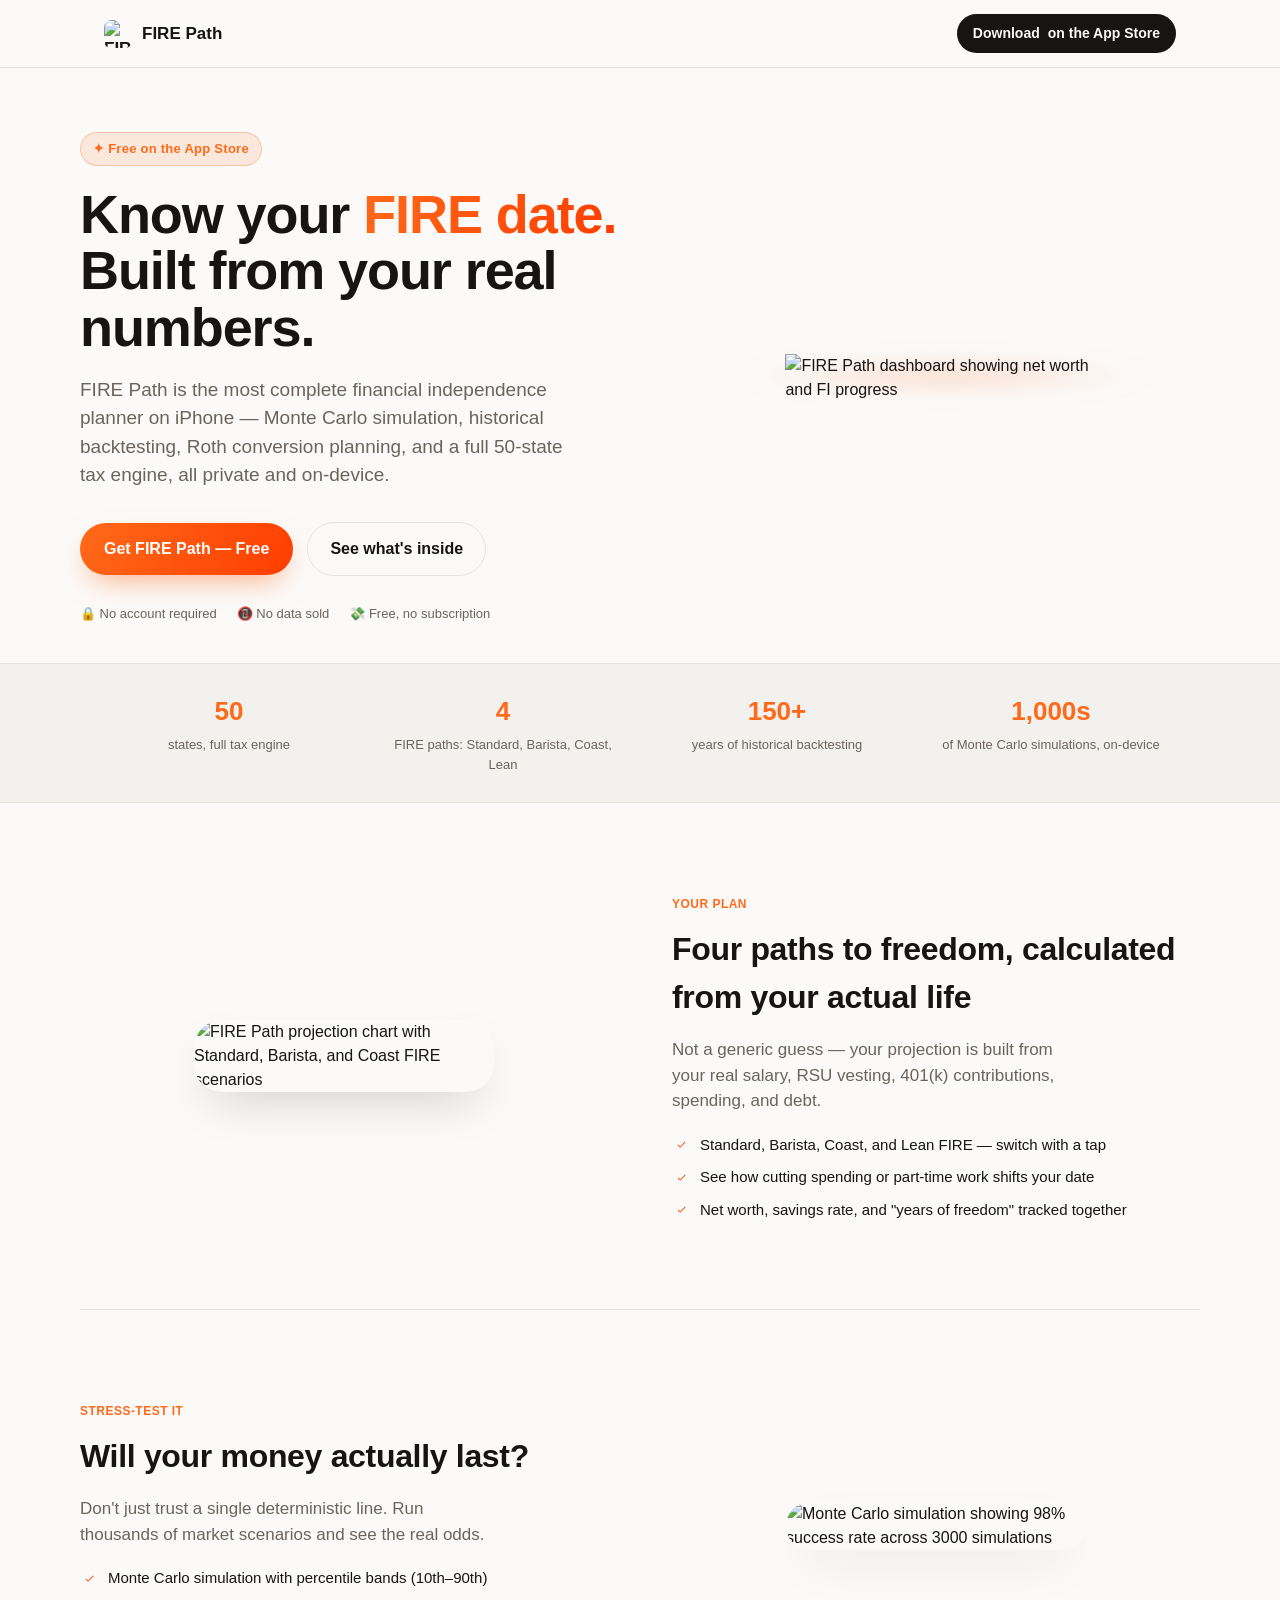
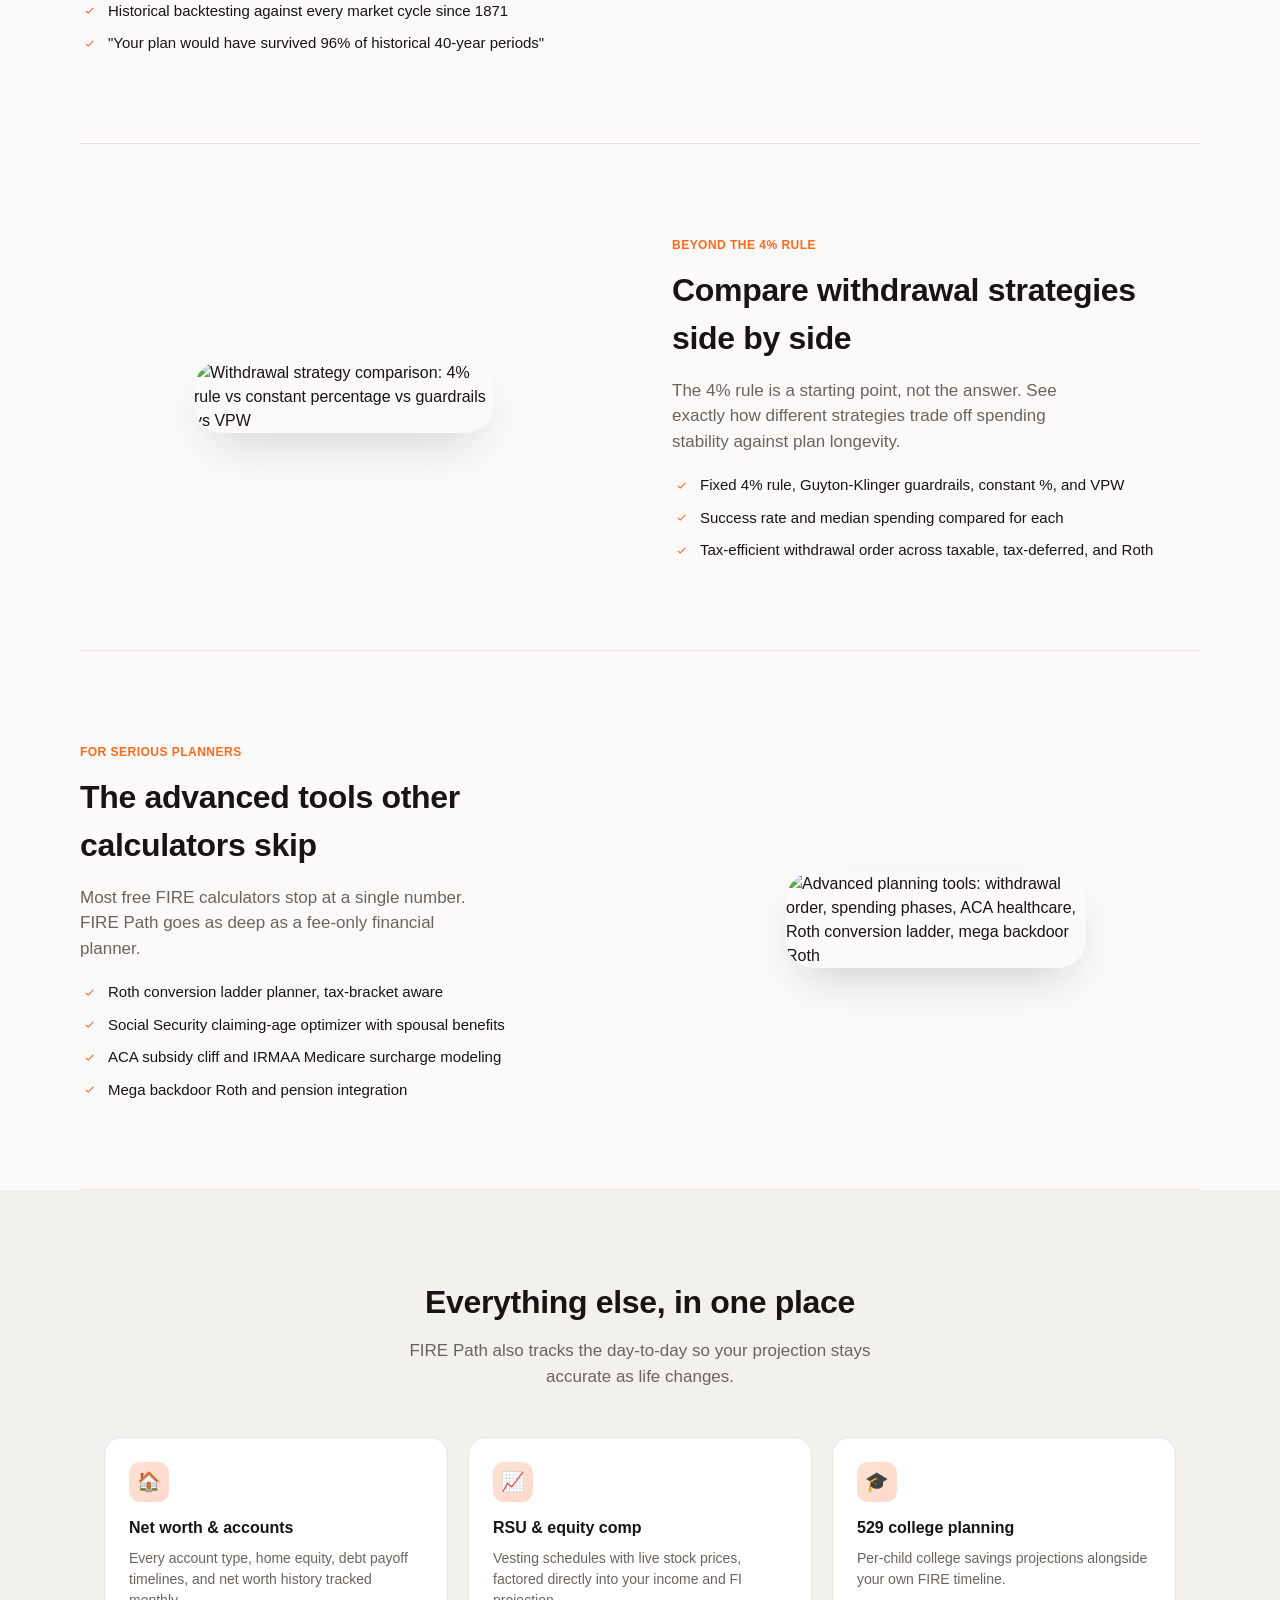
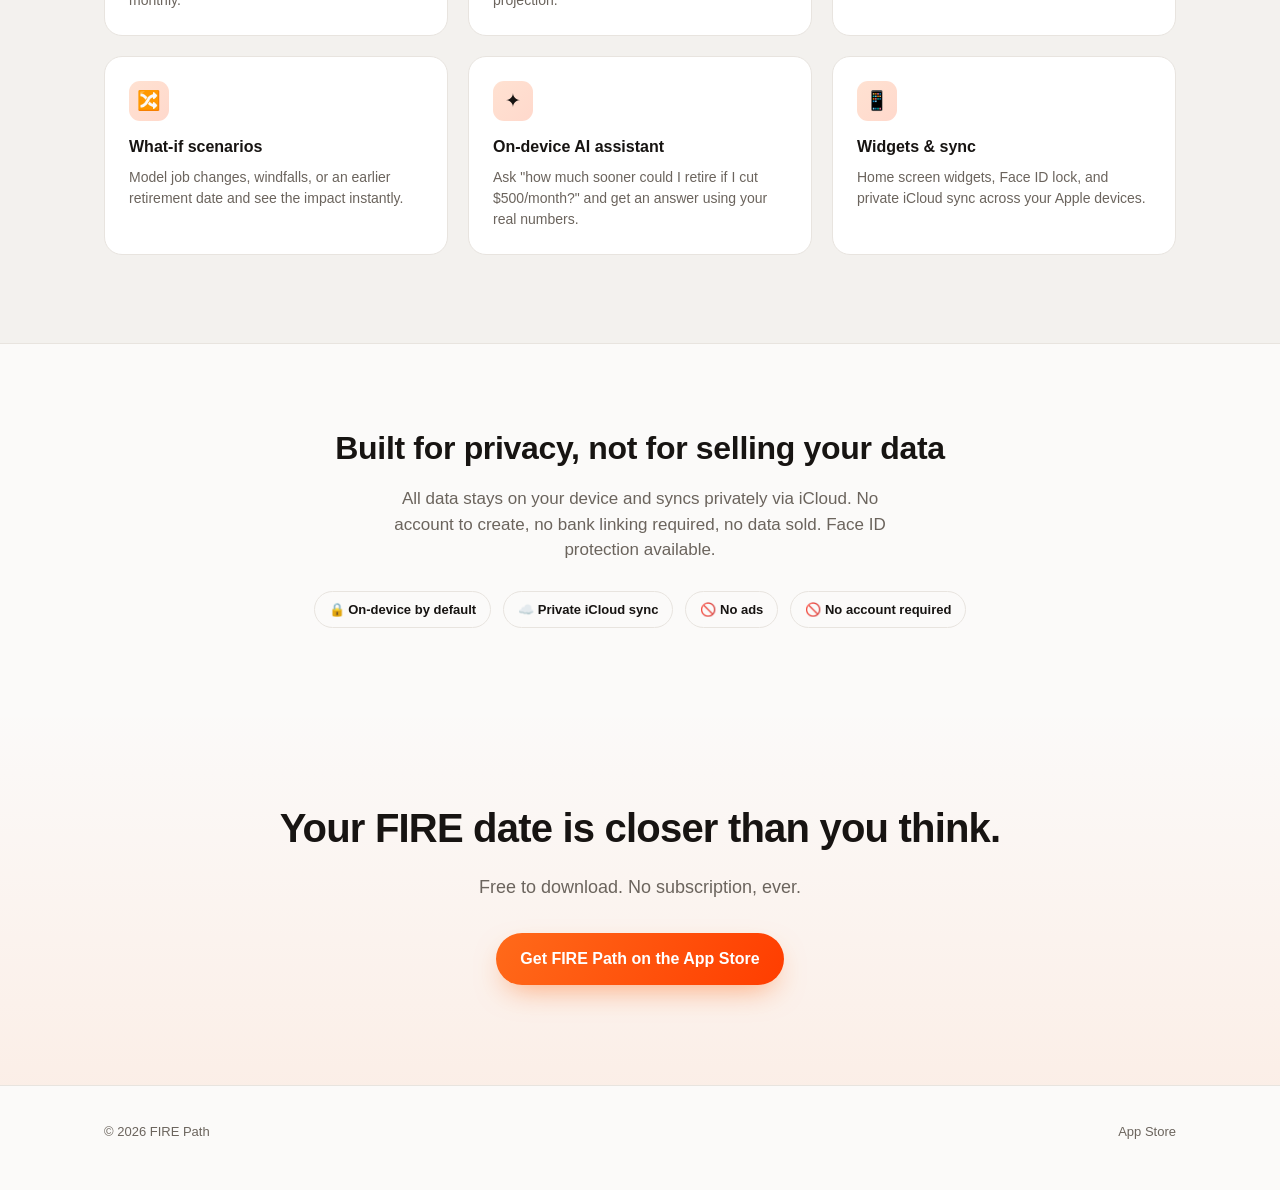
==== index.html @ 008d5929 "Add files via upload" ====
<!DOCTYPE html>
<html lang="en">
<head>
<meta charset="UTF-8">
<meta name="viewport" content="width=device-width, initial-scale=1.0">
<title>FIRE Path — Know Your FIRE Date</title>
<meta name="description" content="FIRE Path is the most complete financial independence planner on iPhone. Monte Carlo simulation, historical backtesting, Roth conversion planning, and a full 50-state tax engine — private, on-device, free.">

<meta property="og:title" content="FIRE Path — Know Your FIRE Date">
<meta property="og:description" content="The most complete financial independence planner on iPhone. Monte Carlo simulation, historical backtesting, Roth conversion planning, and a full 50-state tax engine — private, on-device, free.">
<meta property="og:type" content="website">
<meta property="og:image" content="assets/icon.png">
<meta name="twitter:card" content="summary">

<link rel="icon" href="assets/icon.png">
<link rel="apple-touch-icon" href="assets/icon.png">

<style>
  :root{
    --bg:#fbfaf9;
    --bg-alt:#f3f1ee;
    --surface:#ffffff;
    --text:#171412;
    --text-muted:#6b645d;
    --border:#e8e4df;
    --accent:#ff6a1a;
    --accent-2:#ff3d00;
    --accent-contrast:#ffffff;
    --shadow: 0 20px 50px -20px rgba(23,20,18,0.25);
  }

  @media (prefers-color-scheme: dark){
    :root:not([data-theme="light"]){
      --bg:#121011;
      --bg-alt:#1a1717;
      --surface:#1d1a1a;
      --text:#f6f3f1;
      --text-muted:#a89f97;
      --border:#312c2a;
      --accent:#ff7a2e;
      --accent-2:#ff4d1c;
      --accent-contrast:#171412;
      --shadow: 0 20px 60px -20px rgba(0,0,0,0.6);
    }
  }
  :root[data-theme="dark"]{
    --bg:#121011;
    --bg-alt:#1a1717;
    --surface:#1d1a1a;
    --text:#f6f3f1;
    --text-muted:#a89f97;
    --border:#312c2a;
    --accent:#ff7a2e;
    --accent-2:#ff4d1c;
    --accent-contrast:#171412;
    --shadow: 0 20px 60px -20px rgba(0,0,0,0.6);
  }

  *{ box-sizing:border-box; }
  html{ scroll-behavior:smooth; }
  body{
    margin:0;
    background:var(--bg);
    color:var(--text);
    font-family:-apple-system,BlinkMacSystemFont,"SF Pro Text","Segoe UI",Roboto,Helvetica,Arial,sans-serif;
    line-height:1.5;
    -webkit-font-smoothing:antialiased;
  }
  img{ max-width:100%; display:block; }
  a{ color:inherit; }

  .wrap{
    max-width:1120px;
    margin:0 auto;
    padding:0 24px;
  }

  /* Nav */
  .nav{
    position:sticky; top:0; z-index:20;
    background:color-mix(in srgb, var(--bg) 88%, transparent);
    backdrop-filter:saturate(180%) blur(14px);
    border-bottom:1px solid var(--border);
  }
  .nav-inner{
    max-width:1120px; margin:0 auto; padding:14px 24px;
    display:flex; align-items:center; justify-content:space-between;
  }
  .brand{ display:flex; align-items:center; gap:10px; font-weight:700; font-size:17px; text-decoration:none; }
  .brand img{ width:28px; height:28px; border-radius:7px; }
  .nav-cta{
    display:inline-flex; align-items:center; gap:8px;
    background:var(--text); color:var(--bg);
    padding:9px 16px; border-radius:100px;
    font-size:14px; font-weight:600; text-decoration:none;
    white-space:nowrap;
  }

  /* Hero */
  .hero{
    padding:64px 0 40px;
    display:grid;
    grid-template-columns:1.05fr 0.95fr;
    gap:48px;
    align-items:center;
  }
  .eyebrow{
    display:inline-flex; align-items:center; gap:8px;
    font-size:13px; font-weight:600; letter-spacing:.02em;
    color:var(--accent);
    background:color-mix(in srgb, var(--accent) 12%, transparent);
    border:1px solid color-mix(in srgb, var(--accent) 30%, transparent);
    padding:6px 12px; border-radius:100px;
    margin-bottom:20px;
  }
  h1{
    font-size:clamp(34px, 5vw, 54px);
    line-height:1.05;
    letter-spacing:-0.02em;
    margin:0 0 20px;
    font-weight:800;
  }
  .accent-text{
    background:linear-gradient(120deg, var(--accent), var(--accent-2));
    -webkit-background-clip:text;
    background-clip:text;
    color:transparent;
  }
  .lede{
    font-size:19px;
    color:var(--text-muted);
    max-width:46ch;
    margin:0 0 32px;
  }
  .cta-row{ display:flex; gap:14px; flex-wrap:wrap; align-items:center; }
  .btn-primary{
    display:inline-flex; align-items:center; gap:10px;
    background:linear-gradient(120deg, var(--accent), var(--accent-2));
    color:var(--accent-contrast);
    padding:14px 24px; border-radius:100px;
    font-weight:700; font-size:16px; text-decoration:none;
    box-shadow:0 12px 30px -10px color-mix(in srgb, var(--accent) 60%, transparent);
  }
  .btn-secondary{
    display:inline-flex; align-items:center; gap:8px;
    padding:14px 22px; border-radius:100px;
    font-weight:600; font-size:16px; text-decoration:none;
    border:1px solid var(--border);
    color:var(--text);
  }
  .trust-row{
    display:flex; gap:20px; flex-wrap:wrap;
    margin-top:28px;
    font-size:13px; color:var(--text-muted);
  }
  .trust-row span{ display:inline-flex; align-items:center; gap:6px; }

  .hero-art{ position:relative; display:flex; justify-content:center; }
  .hero-art img{
    width:min(320px, 78vw);
    filter:drop-shadow(var(--shadow));
  }
  .hero-glow{
    position:absolute; inset:-10% -10% auto -10%; height:110%;
    background:radial-gradient(closest-side, color-mix(in srgb, var(--accent) 22%, transparent), transparent 70%);
    z-index:-1;
    filter:blur(10px);
  }

  /* Logos / stat strip */
  .stat-strip{
    border-top:1px solid var(--border);
    border-bottom:1px solid var(--border);
    background:var(--bg-alt);
  }
  .stat-strip-inner{
    max-width:1120px; margin:0 auto; padding:28px 24px;
    display:grid; grid-template-columns:repeat(4,1fr); gap:24px;
    text-align:center;
  }
  .stat-num{ font-size:26px; font-weight:800; color:var(--accent); }
  .stat-label{ font-size:13px; color:var(--text-muted); margin-top:4px; }

  /* Feature sections */
  .feature{
    padding:88px 0;
    display:grid;
    grid-template-columns:1fr 1fr;
    gap:64px;
    align-items:center;
    border-bottom:1px solid var(--border);
  }
  .feature:last-of-type{ border-bottom:none; }
  .feature.reverse .feature-art{ order:2; }
  .feature.reverse .feature-copy{ order:1; }
  .feature-art{ display:flex; justify-content:center; }
  .feature-art img{
    width:min(300px, 100%);
    border-radius:28px;
    box-shadow:var(--shadow);
  }
  .feature-tag{
    display:inline-block;
    font-size:12px; font-weight:700; letter-spacing:.04em; text-transform:uppercase;
    color:var(--accent);
    margin-bottom:12px;
  }
  .feature-copy h2{
    font-size:clamp(24px,3vw,32px);
    letter-spacing:-0.01em;
    margin:0 0 16px;
    font-weight:800;
  }
  .feature-copy p{
    color:var(--text-muted);
    font-size:17px;
    max-width:44ch;
    margin:0 0 20px;
  }
  .feature-list{
    list-style:none; padding:0; margin:0;
    display:grid; gap:10px;
  }
  .feature-list li{
    display:flex; gap:10px; align-items:flex-start;
    font-size:15px; color:var(--text);
  }
  .feature-list li::before{
    content:"";
    flex:none;
    width:18px; height:18px; margin-top:2px;
    border-radius:50%;
    background:linear-gradient(120deg, var(--accent), var(--accent-2));
    -webkit-mask:url("data:image/svg+xml;utf8,<svg xmlns='http://www.w3.org/2000/svg' viewBox='0 0 24 24'><path fill='black' d='M9 16.2 4.8 12l-1.4 1.4L9 19 21 7l-1.4-1.4z'/></svg>") center/60% no-repeat;
    mask:url("data:image/svg+xml;utf8,<svg xmlns='http://www.w3.org/2000/svg' viewBox='0 0 24 24'><path fill='black' d='M9 16.2 4.8 12l-1.4 1.4L9 19 21 7l-1.4-1.4z'/></svg>") center/60% no-repeat;
  }

  /* Grid of small feature cards */
  .more{
    padding:88px 0;
    background:var(--bg-alt);
    border-bottom:1px solid var(--border);
  }
  .more h2{
    font-size:clamp(24px,3vw,32px);
    text-align:center;
    margin:0 0 12px;
    letter-spacing:-0.01em;
    font-weight:800;
  }
  .more .sub{
    text-align:center; color:var(--text-muted); font-size:17px;
    max-width:52ch; margin:0 auto 48px;
  }
  .card-grid{
    display:grid;
    grid-template-columns:repeat(3, 1fr);
    gap:20px;
  }
  .card{
    background:var(--surface);
    border:1px solid var(--border);
    border-radius:18px;
    padding:24px;
  }
  .card .ico{
    width:40px; height:40px;
    border-radius:11px;
    display:flex; align-items:center; justify-content:center;
    background:linear-gradient(135deg, color-mix(in srgb, var(--accent) 20%, transparent), color-mix(in srgb, var(--accent-2) 20%, transparent));
    font-size:19px;
    margin-bottom:14px;
  }
  .card h3{ font-size:16px; margin:0 0 8px; font-weight:700; }
  .card p{ font-size:14px; color:var(--text-muted); margin:0; }

  /* Privacy band */
  .privacy{
    padding:80px 0;
    text-align:center;
  }
  .privacy h2{
    font-size:clamp(24px,3vw,32px);
    margin:0 0 14px;
    font-weight:800;
    letter-spacing:-0.01em;
  }
  .privacy p{
    color:var(--text-muted); font-size:17px;
    max-width:56ch; margin:0 auto;
  }
  .privacy-badges{
    display:flex; gap:12px; justify-content:center; flex-wrap:wrap;
    margin-top:28px;
  }
  .badge{
    font-size:13px; font-weight:600;
    border:1px solid var(--border);
    padding:8px 14px; border-radius:100px;
    color:var(--text);
  }

  /* Final CTA */
  .final-cta{
    padding:90px 0 100px;
    text-align:center;
    background:linear-gradient(180deg, transparent, color-mix(in srgb, var(--accent) 8%, transparent));
  }
  .final-cta h2{
    font-size:clamp(28px,4vw,40px);
    margin:0 0 16px;
    font-weight:800;
    letter-spacing:-0.02em;
  }
  .final-cta p{
    color:var(--text-muted); font-size:18px;
    margin:0 0 32px;
  }

  footer{
    border-top:1px solid var(--border);
    padding:36px 0 48px;
  }
  .footer-inner{
    display:flex; justify-content:space-between; align-items:center;
    flex-wrap:wrap; gap:16px;
    font-size:13px; color:var(--text-muted);
  }
  .footer-links{ display:flex; gap:20px; flex-wrap:wrap; }
  .footer-links a{ text-decoration:none; color:var(--text-muted); }
  .footer-links a:hover{ color:var(--text); }

  @media (max-width: 860px){
    .hero{ grid-template-columns:1fr; padding-top:40px; text-align:center; }
    .cta-row{ justify-content:center; }
    .trust-row{ justify-content:center; }
    .lede{ margin-left:auto; margin-right:auto; }
    .hero-art{ order:-1; }
    .stat-strip-inner{ grid-template-columns:repeat(2,1fr); }
    .feature{ grid-template-columns:1fr; padding:56px 0; text-align:center; }
    .feature.reverse .feature-art, .feature.reverse .feature-copy{ order:initial; }
    .feature-copy p{ margin-left:auto; margin-right:auto; }
    .feature-list{ text-align:left; max-width:340px; margin:0 auto; }
    .card-grid{ grid-template-columns:1fr 1fr; }
  }
  @media (max-width: 520px){
    .card-grid{ grid-template-columns:1fr; }
    .nav-cta span.long{ display:none; }
  }
</style>
</head>
<body>

<nav class="nav">
  <div class="nav-inner">
    <a class="brand" href="#top">
      <img src="assets/icon.png" alt="FIRE Path icon">
      FIRE Path
    </a>
    <a class="nav-cta" href="https://apps.apple.com/us/app/fire-path-fi-planner/id6779468041" target="_blank" rel="noopener">
       Download <span class="long">on the App Store</span>
    </a>
  </div>
</nav>

<main id="top">

  <header class="wrap hero">
    <div>
      <div class="eyebrow">✦ Free on the App Store</div>
      <h1>Know your <span class="accent-text">FIRE date.</span><br>Built from your real numbers.</h1>
      <p class="lede">FIRE Path is the most complete financial independence planner on iPhone — Monte Carlo simulation, historical backtesting, Roth conversion planning, and a full 50-state tax engine, all private and on-device.</p>
      <div class="cta-row">
        <a class="btn-primary" href="https://apps.apple.com/us/app/fire-path-fi-planner/id6779468041" target="_blank" rel="noopener">
          Get FIRE Path — Free
        </a>
        <a class="btn-secondary" href="#features">See what's inside</a>
      </div>
      <div class="trust-row">
        <span>🔒 No account required</span>
        <span>📵 No data sold</span>
        <span>💸 Free, no subscription</span>
      </div>
    </div>
    <div class="hero-art">
      <div class="hero-glow"></div>
      <img src="assets/shot-dashboard.png" alt="FIRE Path dashboard showing net worth and FI progress">
    </div>
  </header>

  <div class="stat-strip">
    <div class="stat-strip-inner">
      <div>
        <div class="stat-num">50</div>
        <div class="stat-label">states, full tax engine</div>
      </div>
      <div>
        <div class="stat-num">4</div>
        <div class="stat-label">FIRE paths: Standard, Barista, Coast, Lean</div>
      </div>
      <div>
        <div class="stat-num">150+</div>
        <div class="stat-label">years of historical backtesting</div>
      </div>
      <div>
        <div class="stat-num">1,000s</div>
        <div class="stat-label">of Monte Carlo simulations, on-device</div>
      </div>
    </div>
  </div>

  <section id="features" class="wrap feature">
    <div class="feature-art">
      <img src="assets/shot-fipath.png" alt="FIRE Path projection chart with Standard, Barista, and Coast FIRE scenarios">
    </div>
    <div class="feature-copy">
      <span class="feature-tag">Your plan</span>
      <h2>Four paths to freedom, calculated from your actual life</h2>
      <p>Not a generic guess — your projection is built from your real salary, RSU vesting, 401(k) contributions, spending, and debt.</p>
      <ul class="feature-list">
        <li>Standard, Barista, Coast, and Lean FIRE — switch with a tap</li>
        <li>See how cutting spending or part-time work shifts your date</li>
        <li>Net worth, savings rate, and "years of freedom" tracked together</li>
      </ul>
    </div>
  </section>

  <section class="wrap feature reverse">
    <div class="feature-art">
      <img src="assets/shot-montecarlo.png" alt="Monte Carlo simulation showing 98% success rate across 3000 simulations">
    </div>
    <div class="feature-copy">
      <span class="feature-tag">Stress-test it</span>
      <h2>Will your money actually last?</h2>
      <p>Don't just trust a single deterministic line. Run thousands of market scenarios and see the real odds.</p>
      <ul class="feature-list">
        <li>Monte Carlo simulation with percentile bands (10th–90th)</li>
        <li>Historical backtesting against every market cycle since 1871</li>
        <li>"Your plan would have survived 96% of historical 40-year periods"</li>
      </ul>
    </div>
  </section>

  <section class="wrap feature">
    <div class="feature-art">
      <img src="assets/shot-withdrawal.png" alt="Withdrawal strategy comparison: 4% rule vs constant percentage vs guardrails vs VPW">
    </div>
    <div class="feature-copy">
      <span class="feature-tag">Beyond the 4% rule</span>
      <h2>Compare withdrawal strategies side by side</h2>
      <p>The 4% rule is a starting point, not the answer. See exactly how different strategies trade off spending stability against plan longevity.</p>
      <ul class="feature-list">
        <li>Fixed 4% rule, Guyton-Klinger guardrails, constant %, and VPW</li>
        <li>Success rate and median spending compared for each</li>
        <li>Tax-efficient withdrawal order across taxable, tax-deferred, and Roth</li>
      </ul>
    </div>
  </section>

  <section class="wrap feature reverse">
    <div class="feature-art">
      <img src="assets/shot-advanced.png" alt="Advanced planning tools: withdrawal order, spending phases, ACA healthcare, Roth conversion ladder, mega backdoor Roth">
    </div>
    <div class="feature-copy">
      <span class="feature-tag">For serious planners</span>
      <h2>The advanced tools other calculators skip</h2>
      <p>Most free FIRE calculators stop at a single number. FIRE Path goes as deep as a fee-only financial planner.</p>
      <ul class="feature-list">
        <li>Roth conversion ladder planner, tax-bracket aware</li>
        <li>Social Security claiming-age optimizer with spousal benefits</li>
        <li>ACA subsidy cliff and IRMAA Medicare surcharge modeling</li>
        <li>Mega backdoor Roth and pension integration</li>
      </ul>
    </div>
  </section>

  <section class="more">
    <div class="wrap">
      <h2>Everything else, in one place</h2>
      <p class="sub">FIRE Path also tracks the day-to-day so your projection stays accurate as life changes.</p>
      <div class="card-grid">
        <div class="card">
          <div class="ico">🏠</div>
          <h3>Net worth &amp; accounts</h3>
          <p>Every account type, home equity, debt payoff timelines, and net worth history tracked monthly.</p>
        </div>
        <div class="card">
          <div class="ico">📈</div>
          <h3>RSU &amp; equity comp</h3>
          <p>Vesting schedules with live stock prices, factored directly into your income and FI projection.</p>
        </div>
        <div class="card">
          <div class="ico">🎓</div>
          <h3>529 college planning</h3>
          <p>Per-child college savings projections alongside your own FIRE timeline.</p>
        </div>
        <div class="card">
          <div class="ico">🔀</div>
          <h3>What-if scenarios</h3>
          <p>Model job changes, windfalls, or an earlier retirement date and see the impact instantly.</p>
        </div>
        <div class="card">
          <div class="ico">✦</div>
          <h3>On-device AI assistant</h3>
          <p>Ask "how much sooner could I retire if I cut $500/month?" and get an answer using your real numbers.</p>
        </div>
        <div class="card">
          <div class="ico">📱</div>
          <h3>Widgets &amp; sync</h3>
          <p>Home screen widgets, Face ID lock, and private iCloud sync across your Apple devices.</p>
        </div>
      </div>
    </div>
  </section>

  <section class="wrap privacy">
    <h2>Built for privacy, not for selling your data</h2>
    <p>All data stays on your device and syncs privately via iCloud. No account to create, no bank linking required, no data sold. Face ID protection available.</p>
    <div class="privacy-badges">
      <span class="badge">🔒 On-device by default</span>
      <span class="badge">☁️ Private iCloud sync</span>
      <span class="badge">🚫 No ads</span>
      <span class="badge">🚫 No account required</span>
    </div>
  </section>

  <section class="final-cta">
    <div class="wrap">
      <h2>Your FIRE date is closer than you think.</h2>
      <p>Free to download. No subscription, ever.</p>
      <a class="btn-primary" href="https://apps.apple.com/us/app/fire-path-fi-planner/id6779468041" target="_blank" rel="noopener">
        Get FIRE Path on the App Store
      </a>
    </div>
  </section>

</main>

<footer>
  <div class="wrap footer-inner">
    <span>© 2026 FIRE Path</span>
    <div class="footer-links">
      <a href="https://apps.apple.com/us/app/fire-path-fi-planner/id6779468041" target="_blank" rel="noopener">App Store</a>
    </div>
  </div>
</footer>

</body>
</html>
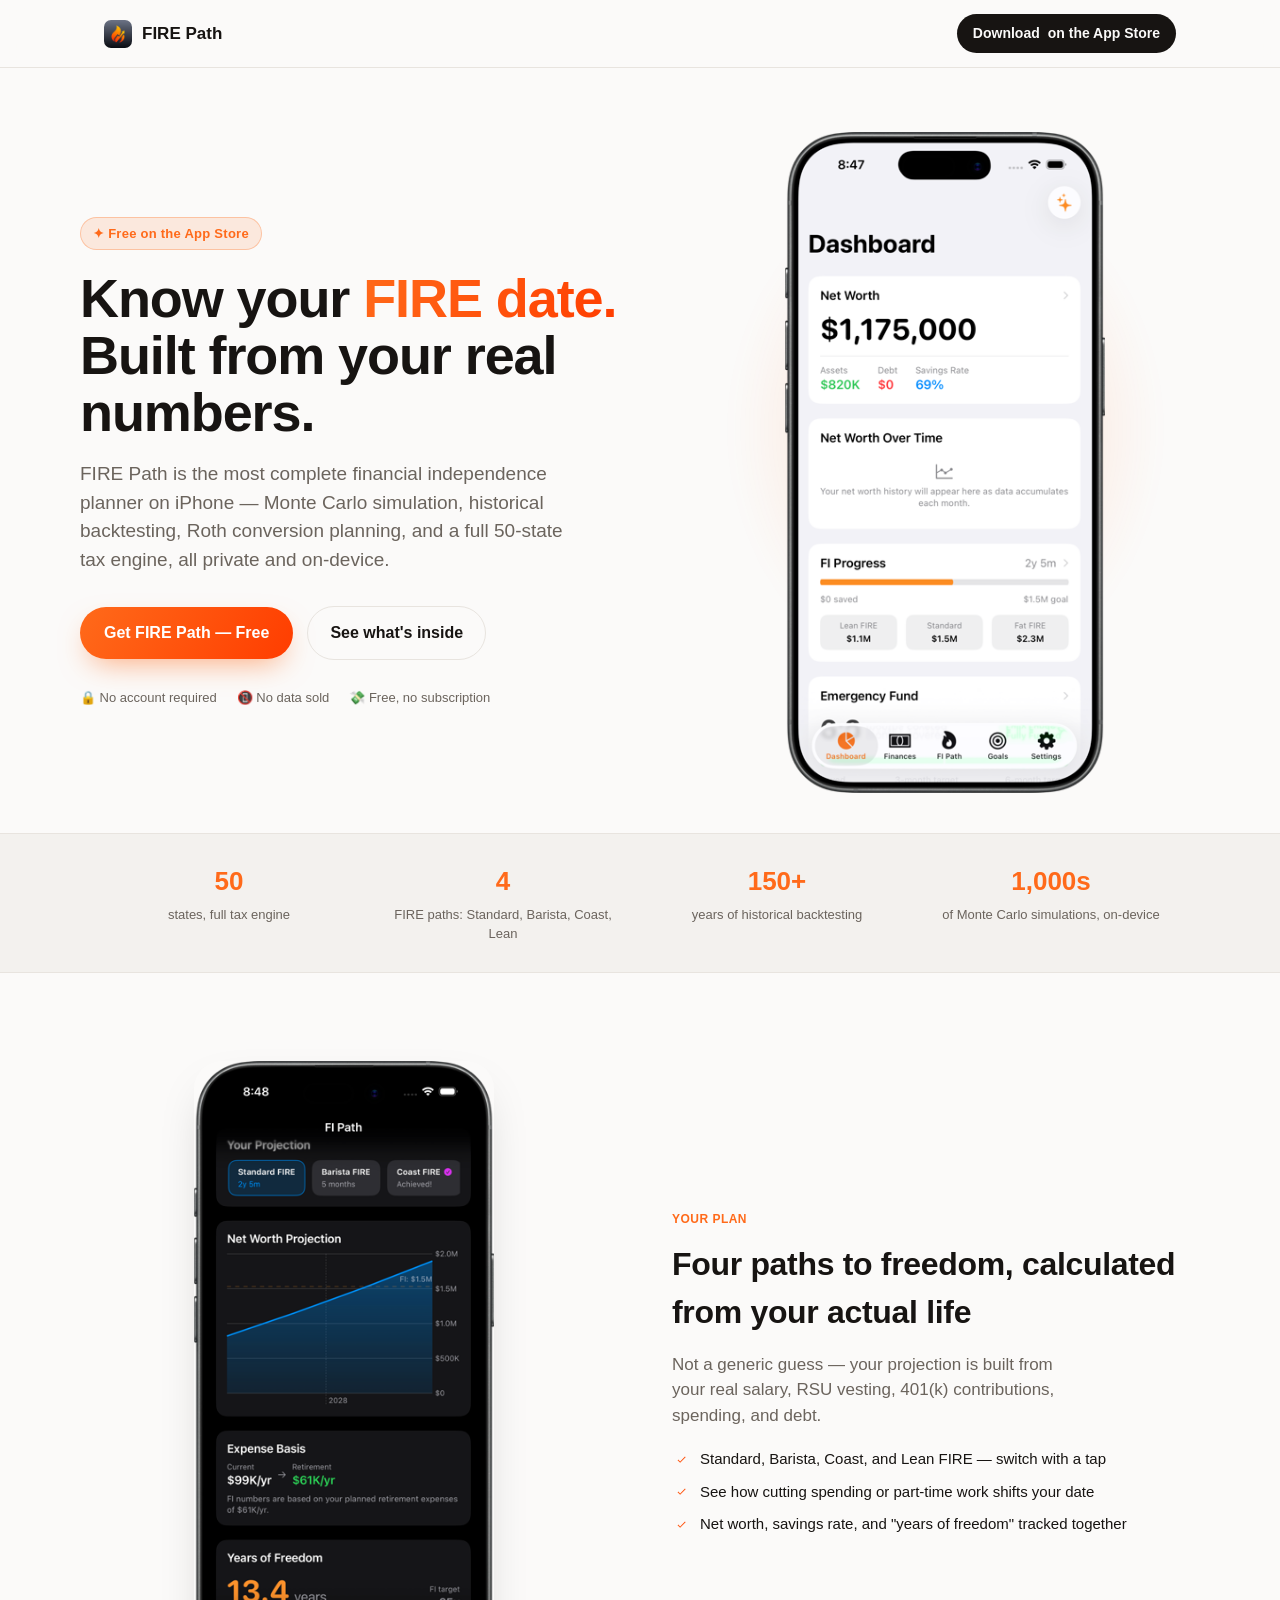
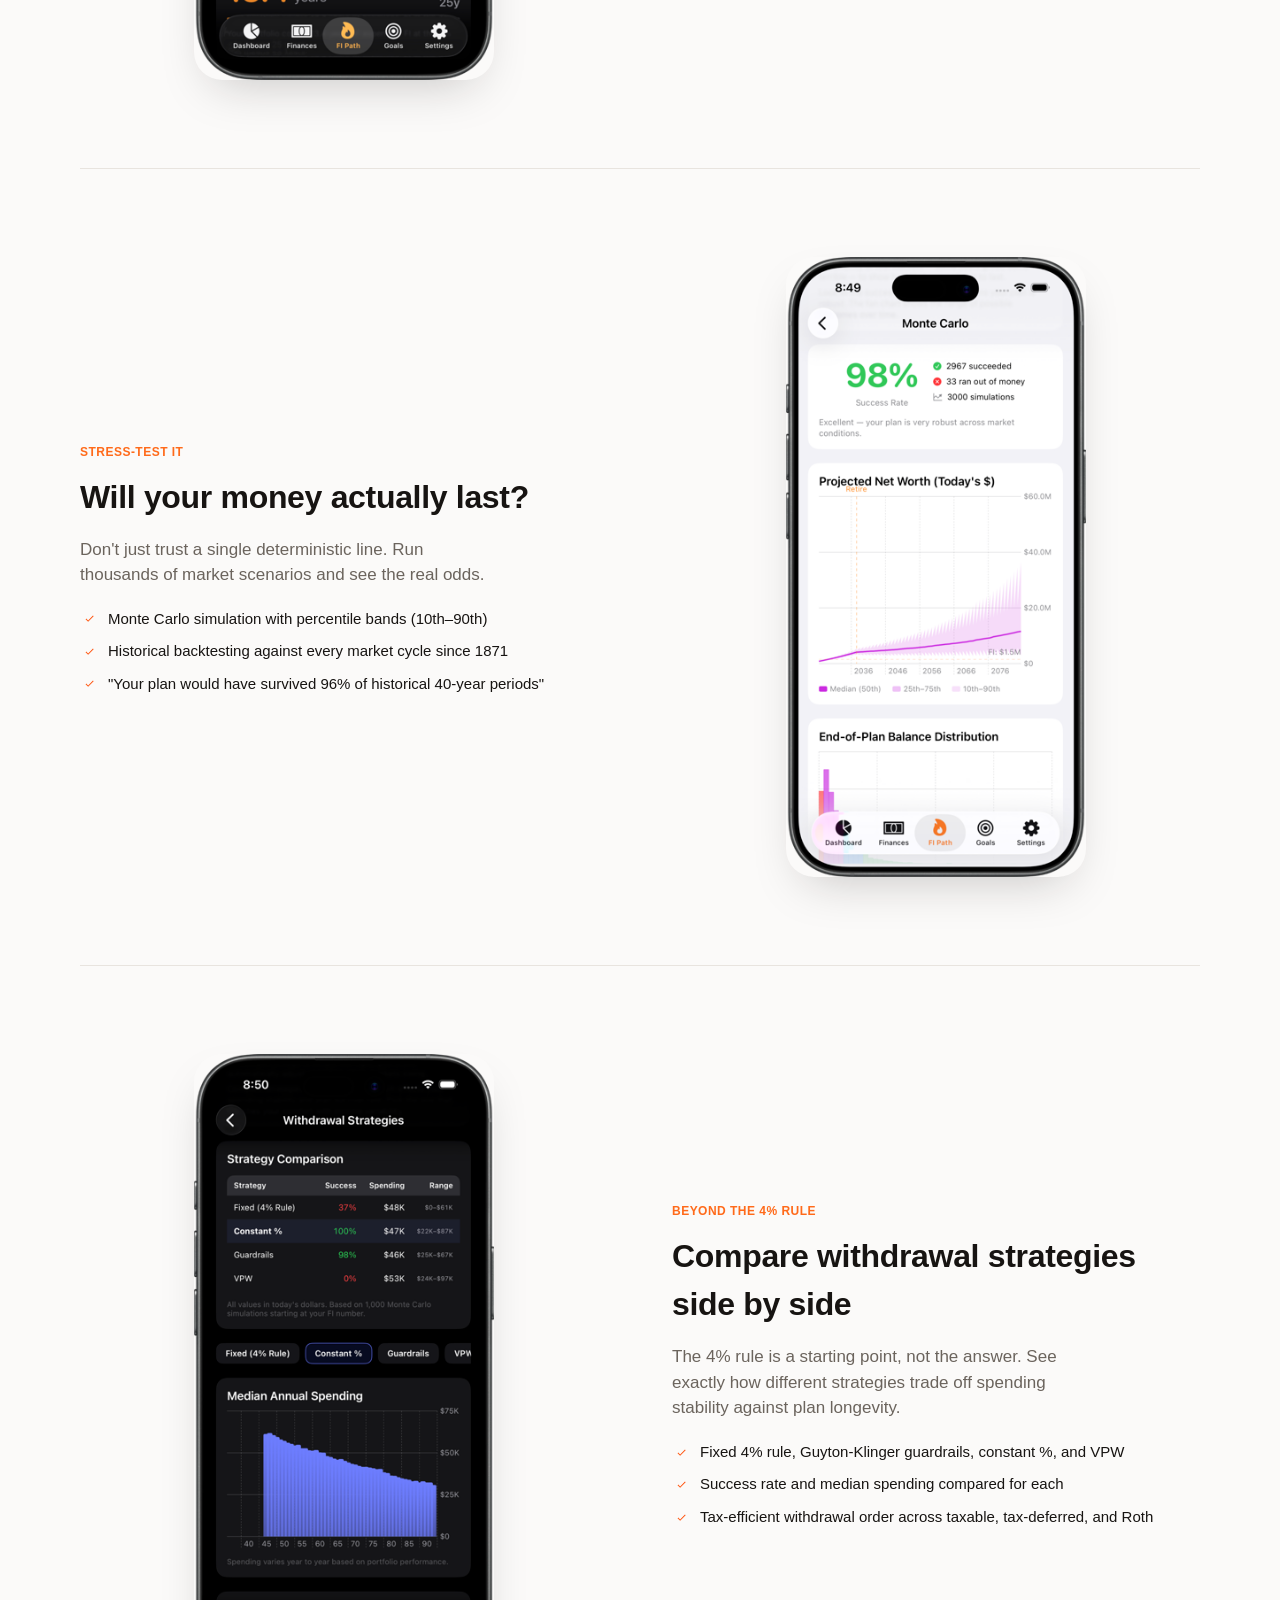
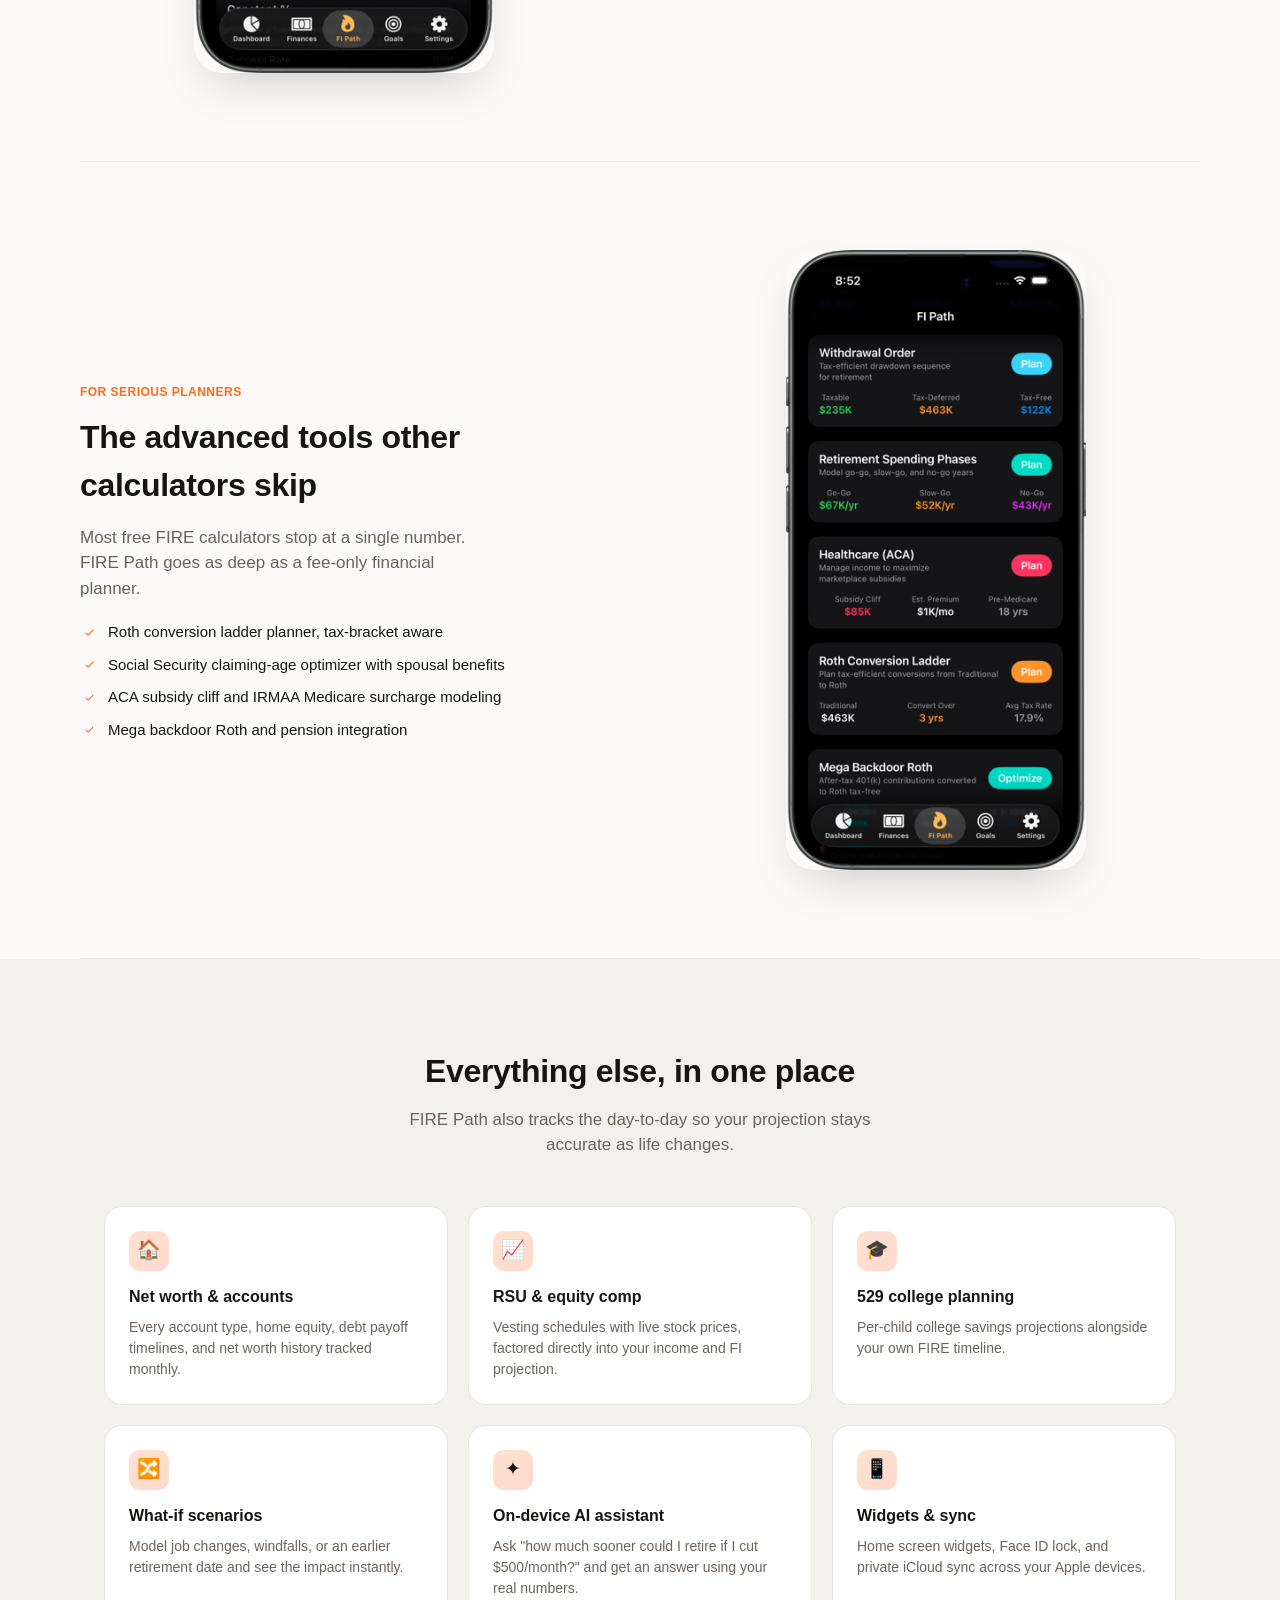
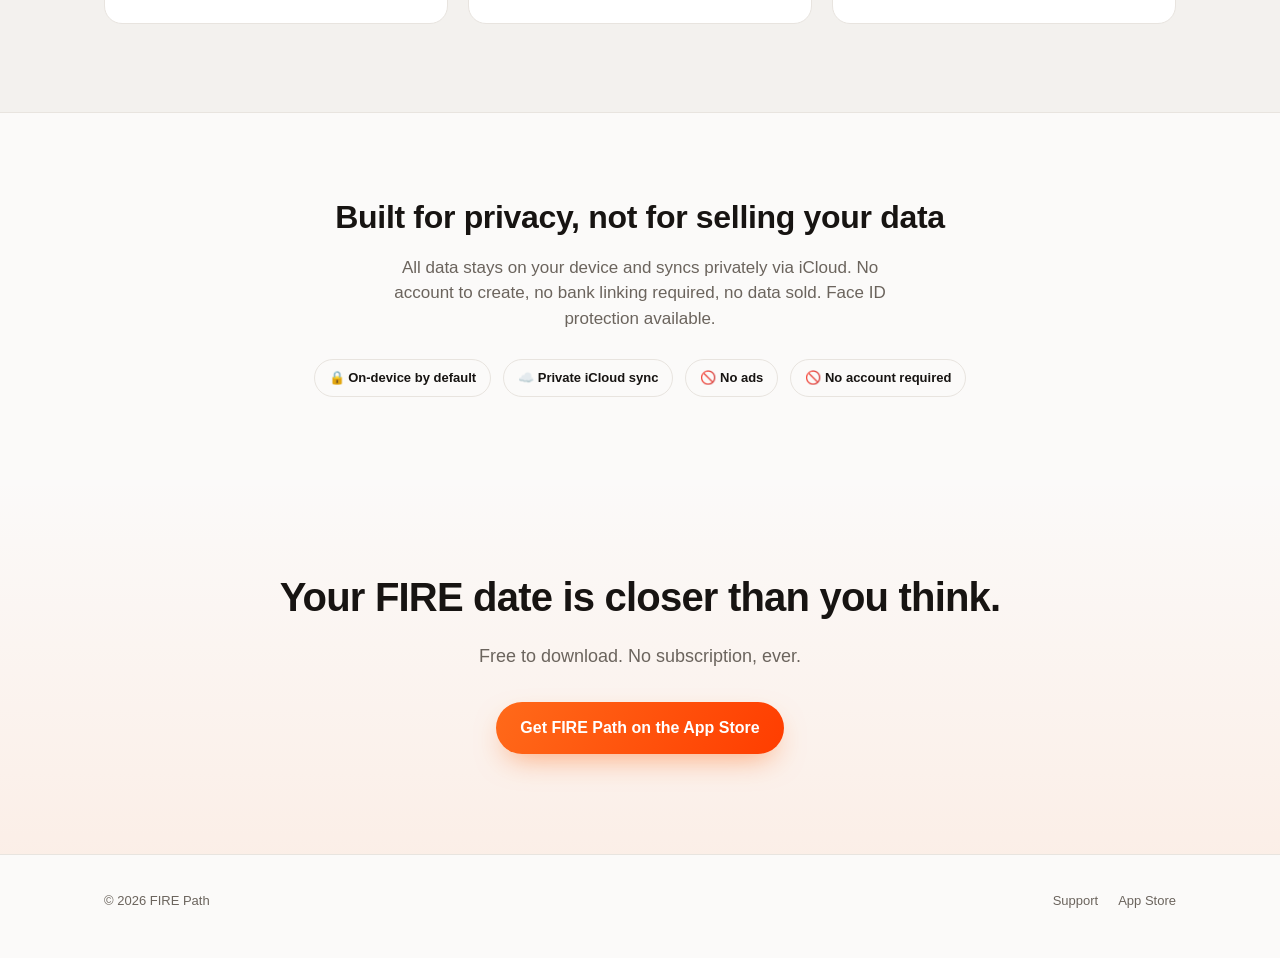
==== commit c10307b7: "Add files via upload" ====
--- a/index.html
+++ b/index.html
@@ -14,340 +14,8 @@
 
 <link rel="icon" href="assets/icon.png">
 <link rel="apple-touch-icon" href="assets/icon.png">
-
-<style>
-  :root{
-    --bg:#fbfaf9;
-    --bg-alt:#f3f1ee;
-    --surface:#ffffff;
-    --text:#171412;
-    --text-muted:#6b645d;
-    --border:#e8e4df;
-    --accent:#ff6a1a;
-    --accent-2:#ff3d00;
-    --accent-contrast:#ffffff;
-    --shadow: 0 20px 50px -20px rgba(23,20,18,0.25);
-  }
-
-  @media (prefers-color-scheme: dark){
-    :root:not([data-theme="light"]){
-      --bg:#121011;
-      --bg-alt:#1a1717;
-      --surface:#1d1a1a;
-      --text:#f6f3f1;
-      --text-muted:#a89f97;
-      --border:#312c2a;
-      --accent:#ff7a2e;
-      --accent-2:#ff4d1c;
-      --accent-contrast:#171412;
-      --shadow: 0 20px 60px -20px rgba(0,0,0,0.6);
-    }
-  }
-  :root[data-theme="dark"]{
-    --bg:#121011;
-    --bg-alt:#1a1717;
-    --surface:#1d1a1a;
-    --text:#f6f3f1;
-    --text-muted:#a89f97;
-    --border:#312c2a;
-    --accent:#ff7a2e;
-    --accent-2:#ff4d1c;
-    --accent-contrast:#171412;
-    --shadow: 0 20px 60px -20px rgba(0,0,0,0.6);
-  }
-
-  *{ box-sizing:border-box; }
-  html{ scroll-behavior:smooth; }
-  body{
-    margin:0;
-    background:var(--bg);
-    color:var(--text);
-    font-family:-apple-system,BlinkMacSystemFont,"SF Pro Text","Segoe UI",Roboto,Helvetica,Arial,sans-serif;
-    line-height:1.5;
-    -webkit-font-smoothing:antialiased;
-  }
-  img{ max-width:100%; display:block; }
-  a{ color:inherit; }
-
-  .wrap{
-    max-width:1120px;
-    margin:0 auto;
-    padding:0 24px;
-  }
-
-  /* Nav */
-  .nav{
-    position:sticky; top:0; z-index:20;
-    background:color-mix(in srgb, var(--bg) 88%, transparent);
-    backdrop-filter:saturate(180%) blur(14px);
-    border-bottom:1px solid var(--border);
-  }
-  .nav-inner{
-    max-width:1120px; margin:0 auto; padding:14px 24px;
-    display:flex; align-items:center; justify-content:space-between;
-  }
-  .brand{ display:flex; align-items:center; gap:10px; font-weight:700; font-size:17px; text-decoration:none; }
-  .brand img{ width:28px; height:28px; border-radius:7px; }
-  .nav-cta{
-    display:inline-flex; align-items:center; gap:8px;
-    background:var(--text); color:var(--bg);
-    padding:9px 16px; border-radius:100px;
-    font-size:14px; font-weight:600; text-decoration:none;
-    white-space:nowrap;
-  }
-
-  /* Hero */
-  .hero{
-    padding:64px 0 40px;
-    display:grid;
-    grid-template-columns:1.05fr 0.95fr;
-    gap:48px;
-    align-items:center;
-  }
-  .eyebrow{
-    display:inline-flex; align-items:center; gap:8px;
-    font-size:13px; font-weight:600; letter-spacing:.02em;
-    color:var(--accent);
-    background:color-mix(in srgb, var(--accent) 12%, transparent);
-    border:1px solid color-mix(in srgb, var(--accent) 30%, transparent);
-    padding:6px 12px; border-radius:100px;
-    margin-bottom:20px;
-  }
-  h1{
-    font-size:clamp(34px, 5vw, 54px);
-    line-height:1.05;
-    letter-spacing:-0.02em;
-    margin:0 0 20px;
-    font-weight:800;
-  }
-  .accent-text{
-    background:linear-gradient(120deg, var(--accent), var(--accent-2));
-    -webkit-background-clip:text;
-    background-clip:text;
-    color:transparent;
-  }
-  .lede{
-    font-size:19px;
-    color:var(--text-muted);
-    max-width:46ch;
-    margin:0 0 32px;
-  }
-  .cta-row{ display:flex; gap:14px; flex-wrap:wrap; align-items:center; }
-  .btn-primary{
-    display:inline-flex; align-items:center; gap:10px;
-    background:linear-gradient(120deg, var(--accent), var(--accent-2));
-    color:var(--accent-contrast);
-    padding:14px 24px; border-radius:100px;
-    font-weight:700; font-size:16px; text-decoration:none;
-    box-shadow:0 12px 30px -10px color-mix(in srgb, var(--accent) 60%, transparent);
-  }
-  .btn-secondary{
-    display:inline-flex; align-items:center; gap:8px;
-    padding:14px 22px; border-radius:100px;
-    font-weight:600; font-size:16px; text-decoration:none;
-    border:1px solid var(--border);
-    color:var(--text);
-  }
-  .trust-row{
-    display:flex; gap:20px; flex-wrap:wrap;
-    margin-top:28px;
-    font-size:13px; color:var(--text-muted);
-  }
-  .trust-row span{ display:inline-flex; align-items:center; gap:6px; }
-
-  .hero-art{ position:relative; display:flex; justify-content:center; }
-  .hero-art img{
-    width:min(320px, 78vw);
-    filter:drop-shadow(var(--shadow));
-  }
-  .hero-glow{
-    position:absolute; inset:-10% -10% auto -10%; height:110%;
-    background:radial-gradient(closest-side, color-mix(in srgb, var(--accent) 22%, transparent), transparent 70%);
-    z-index:-1;
-    filter:blur(10px);
-  }
-
-  /* Logos / stat strip */
-  .stat-strip{
-    border-top:1px solid var(--border);
-    border-bottom:1px solid var(--border);
-    background:var(--bg-alt);
-  }
-  .stat-strip-inner{
-    max-width:1120px; margin:0 auto; padding:28px 24px;
-    display:grid; grid-template-columns:repeat(4,1fr); gap:24px;
-    text-align:center;
-  }
-  .stat-num{ font-size:26px; font-weight:800; color:var(--accent); }
-  .stat-label{ font-size:13px; color:var(--text-muted); margin-top:4px; }
-
-  /* Feature sections */
-  .feature{
-    padding:88px 0;
-    display:grid;
-    grid-template-columns:1fr 1fr;
-    gap:64px;
-    align-items:center;
-    border-bottom:1px solid var(--border);
-  }
-  .feature:last-of-type{ border-bottom:none; }
-  .feature.reverse .feature-art{ order:2; }
-  .feature.reverse .feature-copy{ order:1; }
-  .feature-art{ display:flex; justify-content:center; }
-  .feature-art img{
-    width:min(300px, 100%);
-    border-radius:28px;
-    box-shadow:var(--shadow);
-  }
-  .feature-tag{
-    display:inline-block;
-    font-size:12px; font-weight:700; letter-spacing:.04em; text-transform:uppercase;
-    color:var(--accent);
-    margin-bottom:12px;
-  }
-  .feature-copy h2{
-    font-size:clamp(24px,3vw,32px);
-    letter-spacing:-0.01em;
-    margin:0 0 16px;
-    font-weight:800;
-  }
-  .feature-copy p{
-    color:var(--text-muted);
-    font-size:17px;
-    max-width:44ch;
-    margin:0 0 20px;
-  }
-  .feature-list{
-    list-style:none; padding:0; margin:0;
-    display:grid; gap:10px;
-  }
-  .feature-list li{
-    display:flex; gap:10px; align-items:flex-start;
-    font-size:15px; color:var(--text);
-  }
-  .feature-list li::before{
-    content:"";
-    flex:none;
-    width:18px; height:18px; margin-top:2px;
-    border-radius:50%;
-    background:linear-gradient(120deg, var(--accent), var(--accent-2));
-    -webkit-mask:url("data:image/svg+xml;utf8,<svg xmlns='http://www.w3.org/2000/svg' viewBox='0 0 24 24'><path fill='black' d='M9 16.2 4.8 12l-1.4 1.4L9 19 21 7l-1.4-1.4z'/></svg>") center/60% no-repeat;
-    mask:url("data:image/svg+xml;utf8,<svg xmlns='http://www.w3.org/2000/svg' viewBox='0 0 24 24'><path fill='black' d='M9 16.2 4.8 12l-1.4 1.4L9 19 21 7l-1.4-1.4z'/></svg>") center/60% no-repeat;
-  }
-
-  /* Grid of small feature cards */
-  .more{
-    padding:88px 0;
-    background:var(--bg-alt);
-    border-bottom:1px solid var(--border);
-  }
-  .more h2{
-    font-size:clamp(24px,3vw,32px);
-    text-align:center;
-    margin:0 0 12px;
-    letter-spacing:-0.01em;
-    font-weight:800;
-  }
-  .more .sub{
-    text-align:center; color:var(--text-muted); font-size:17px;
-    max-width:52ch; margin:0 auto 48px;
-  }
-  .card-grid{
-    display:grid;
-    grid-template-columns:repeat(3, 1fr);
-    gap:20px;
-  }
-  .card{
-    background:var(--surface);
-    border:1px solid var(--border);
-    border-radius:18px;
-    padding:24px;
-  }
-  .card .ico{
-    width:40px; height:40px;
-    border-radius:11px;
-    display:flex; align-items:center; justify-content:center;
-    background:linear-gradient(135deg, color-mix(in srgb, var(--accent) 20%, transparent), color-mix(in srgb, var(--accent-2) 20%, transparent));
-    font-size:19px;
-    margin-bottom:14px;
-  }
-  .card h3{ font-size:16px; margin:0 0 8px; font-weight:700; }
-  .card p{ font-size:14px; color:var(--text-muted); margin:0; }
-
-  /* Privacy band */
-  .privacy{
-    padding:80px 0;
-    text-align:center;
-  }
-  .privacy h2{
-    font-size:clamp(24px,3vw,32px);
-    margin:0 0 14px;
-    font-weight:800;
-    letter-spacing:-0.01em;
-  }
-  .privacy p{
-    color:var(--text-muted); font-size:17px;
-    max-width:56ch; margin:0 auto;
-  }
-  .privacy-badges{
-    display:flex; gap:12px; justify-content:center; flex-wrap:wrap;
-    margin-top:28px;
-  }
-  .badge{
-    font-size:13px; font-weight:600;
-    border:1px solid var(--border);
-    padding:8px 14px; border-radius:100px;
-    color:var(--text);
-  }
-
-  /* Final CTA */
-  .final-cta{
-    padding:90px 0 100px;
-    text-align:center;
-    background:linear-gradient(180deg, transparent, color-mix(in srgb, var(--accent) 8%, transparent));
-  }
-  .final-cta h2{
-    font-size:clamp(28px,4vw,40px);
-    margin:0 0 16px;
-    font-weight:800;
-    letter-spacing:-0.02em;
-  }
-  .final-cta p{
-    color:var(--text-muted); font-size:18px;
-    margin:0 0 32px;
-  }
-
-  footer{
-    border-top:1px solid var(--border);
-    padding:36px 0 48px;
-  }
-  .footer-inner{
-    display:flex; justify-content:space-between; align-items:center;
-    flex-wrap:wrap; gap:16px;
-    font-size:13px; color:var(--text-muted);
-  }
-  .footer-links{ display:flex; gap:20px; flex-wrap:wrap; }
-  .footer-links a{ text-decoration:none; color:var(--text-muted); }
-  .footer-links a:hover{ color:var(--text); }
-
-  @media (max-width: 860px){
-    .hero{ grid-template-columns:1fr; padding-top:40px; text-align:center; }
-    .cta-row{ justify-content:center; }
-    .trust-row{ justify-content:center; }
-    .lede{ margin-left:auto; margin-right:auto; }
-    .hero-art{ order:-1; }
-    .stat-strip-inner{ grid-template-columns:repeat(2,1fr); }
-    .feature{ grid-template-columns:1fr; padding:56px 0; text-align:center; }
-    .feature.reverse .feature-art, .feature.reverse .feature-copy{ order:initial; }
-    .feature-copy p{ margin-left:auto; margin-right:auto; }
-    .feature-list{ text-align:left; max-width:340px; margin:0 auto; }
-    .card-grid{ grid-template-columns:1fr 1fr; }
-  }
-  @media (max-width: 520px){
-    .card-grid{ grid-template-columns:1fr; }
-    .nav-cta span.long{ display:none; }
-  }
-</style>
+<link rel="stylesheet" href="assets/style.css">
+
 </head>
 <body>
 
@@ -540,6 +208,7 @@
   <div class="wrap footer-inner">
     <span>© 2026 FIRE Path</span>
     <div class="footer-links">
+      <a href="support.html">Support</a>
       <a href="https://apps.apple.com/us/app/fire-path-fi-planner/id6779468041" target="_blank" rel="noopener">App Store</a>
     </div>
   </div>
--- a/assets/style.css
+++ b/assets/style.css
@@ -0,0 +1,399 @@
+  :root{
+    --bg:#fbfaf9;
+    --bg-alt:#f3f1ee;
+    --surface:#ffffff;
+    --text:#171412;
+    --text-muted:#6b645d;
+    --border:#e8e4df;
+    --accent:#ff6a1a;
+    --accent-2:#ff3d00;
+    --accent-contrast:#ffffff;
+    --shadow: 0 20px 50px -20px rgba(23,20,18,0.25);
+  }
+
+  @media (prefers-color-scheme: dark){
+    :root:not([data-theme="light"]){
+      --bg:#121011;
+      --bg-alt:#1a1717;
+      --surface:#1d1a1a;
+      --text:#f6f3f1;
+      --text-muted:#a89f97;
+      --border:#312c2a;
+      --accent:#ff7a2e;
+      --accent-2:#ff4d1c;
+      --accent-contrast:#171412;
+      --shadow: 0 20px 60px -20px rgba(0,0,0,0.6);
+    }
+  }
+  :root[data-theme="dark"]{
+    --bg:#121011;
+    --bg-alt:#1a1717;
+    --surface:#1d1a1a;
+    --text:#f6f3f1;
+    --text-muted:#a89f97;
+    --border:#312c2a;
+    --accent:#ff7a2e;
+    --accent-2:#ff4d1c;
+    --accent-contrast:#171412;
+    --shadow: 0 20px 60px -20px rgba(0,0,0,0.6);
+  }
+
+  *{ box-sizing:border-box; }
+  html{ scroll-behavior:smooth; }
+  body{
+    margin:0;
+    background:var(--bg);
+    color:var(--text);
+    font-family:-apple-system,BlinkMacSystemFont,"SF Pro Text","Segoe UI",Roboto,Helvetica,Arial,sans-serif;
+    line-height:1.5;
+    -webkit-font-smoothing:antialiased;
+  }
+  img{ max-width:100%; display:block; }
+  a{ color:inherit; }
+
+  .wrap{
+    max-width:1120px;
+    margin:0 auto;
+    padding:0 24px;
+  }
+
+  /* Nav */
+  .nav{
+    position:sticky; top:0; z-index:20;
+    background:color-mix(in srgb, var(--bg) 88%, transparent);
+    backdrop-filter:saturate(180%) blur(14px);
+    border-bottom:1px solid var(--border);
+  }
+  .nav-inner{
+    max-width:1120px; margin:0 auto; padding:14px 24px;
+    display:flex; align-items:center; justify-content:space-between;
+  }
+  .brand{ display:flex; align-items:center; gap:10px; font-weight:700; font-size:17px; text-decoration:none; }
+  .brand img{ width:28px; height:28px; border-radius:7px; }
+  .nav-cta{
+    display:inline-flex; align-items:center; gap:8px;
+    background:var(--text); color:var(--bg);
+    padding:9px 16px; border-radius:100px;
+    font-size:14px; font-weight:600; text-decoration:none;
+    white-space:nowrap;
+  }
+
+  /* Hero */
+  .hero{
+    padding:64px 0 40px;
+    display:grid;
+    grid-template-columns:1.05fr 0.95fr;
+    gap:48px;
+    align-items:center;
+  }
+  .eyebrow{
+    display:inline-flex; align-items:center; gap:8px;
+    font-size:13px; font-weight:600; letter-spacing:.02em;
+    color:var(--accent);
+    background:color-mix(in srgb, var(--accent) 12%, transparent);
+    border:1px solid color-mix(in srgb, var(--accent) 30%, transparent);
+    padding:6px 12px; border-radius:100px;
+    margin-bottom:20px;
+  }
+  h1{
+    font-size:clamp(34px, 5vw, 54px);
+    line-height:1.05;
+    letter-spacing:-0.02em;
+    margin:0 0 20px;
+    font-weight:800;
+  }
+  .accent-text{
+    background:linear-gradient(120deg, var(--accent), var(--accent-2));
+    -webkit-background-clip:text;
+    background-clip:text;
+    color:transparent;
+  }
+  .lede{
+    font-size:19px;
+    color:var(--text-muted);
+    max-width:46ch;
+    margin:0 0 32px;
+  }
+  .cta-row{ display:flex; gap:14px; flex-wrap:wrap; align-items:center; }
+  .btn-primary{
+    display:inline-flex; align-items:center; gap:10px;
+    background:linear-gradient(120deg, var(--accent), var(--accent-2));
+    color:var(--accent-contrast);
+    padding:14px 24px; border-radius:100px;
+    font-weight:700; font-size:16px; text-decoration:none;
+    box-shadow:0 12px 30px -10px color-mix(in srgb, var(--accent) 60%, transparent);
+  }
+  .btn-secondary{
+    display:inline-flex; align-items:center; gap:8px;
+    padding:14px 22px; border-radius:100px;
+    font-weight:600; font-size:16px; text-decoration:none;
+    border:1px solid var(--border);
+    color:var(--text);
+  }
+  .trust-row{
+    display:flex; gap:20px; flex-wrap:wrap;
+    margin-top:28px;
+    font-size:13px; color:var(--text-muted);
+  }
+  .trust-row span{ display:inline-flex; align-items:center; gap:6px; }
+
+  .hero-art{ position:relative; display:flex; justify-content:center; }
+  .hero-art img{
+    width:min(320px, 78vw);
+    filter:drop-shadow(var(--shadow));
+  }
+  .hero-glow{
+    position:absolute; inset:-10% -10% auto -10%; height:110%;
+    background:radial-gradient(closest-side, color-mix(in srgb, var(--accent) 22%, transparent), transparent 70%);
+    z-index:-1;
+    filter:blur(10px);
+  }
+
+  /* Logos / stat strip */
+  .stat-strip{
+    border-top:1px solid var(--border);
+    border-bottom:1px solid var(--border);
+    background:var(--bg-alt);
+  }
+  .stat-strip-inner{
+    max-width:1120px; margin:0 auto; padding:28px 24px;
+    display:grid; grid-template-columns:repeat(4,1fr); gap:24px;
+    text-align:center;
+  }
+  .stat-num{ font-size:26px; font-weight:800; color:var(--accent); }
+  .stat-label{ font-size:13px; color:var(--text-muted); margin-top:4px; }
+
+  /* Feature sections */
+  .feature{
+    padding:88px 0;
+    display:grid;
+    grid-template-columns:1fr 1fr;
+    gap:64px;
+    align-items:center;
+    border-bottom:1px solid var(--border);
+  }
+  .feature:last-of-type{ border-bottom:none; }
+  .feature.reverse .feature-art{ order:2; }
+  .feature.reverse .feature-copy{ order:1; }
+  .feature-art{ display:flex; justify-content:center; }
+  .feature-art img{
+    width:min(300px, 100%);
+    border-radius:28px;
+    box-shadow:var(--shadow);
+  }
+  .feature-tag{
+    display:inline-block;
+    font-size:12px; font-weight:700; letter-spacing:.04em; text-transform:uppercase;
+    color:var(--accent);
+    margin-bottom:12px;
+  }
+  .feature-copy h2{
+    font-size:clamp(24px,3vw,32px);
+    letter-spacing:-0.01em;
+    margin:0 0 16px;
+    font-weight:800;
+  }
+  .feature-copy p{
+    color:var(--text-muted);
+    font-size:17px;
+    max-width:44ch;
+    margin:0 0 20px;
+  }
+  .feature-list{
+    list-style:none; padding:0; margin:0;
+    display:grid; gap:10px;
+  }
+  .feature-list li{
+    display:flex; gap:10px; align-items:flex-start;
+    font-size:15px; color:var(--text);
+  }
+  .feature-list li::before{
+    content:"";
+    flex:none;
+    width:18px; height:18px; margin-top:2px;
+    border-radius:50%;
+    background:linear-gradient(120deg, var(--accent), var(--accent-2));
+    -webkit-mask:url("data:image/svg+xml;utf8,<svg xmlns='http://www.w3.org/2000/svg' viewBox='0 0 24 24'><path fill='black' d='M9 16.2 4.8 12l-1.4 1.4L9 19 21 7l-1.4-1.4z'/></svg>") center/60% no-repeat;
+    mask:url("data:image/svg+xml;utf8,<svg xmlns='http://www.w3.org/2000/svg' viewBox='0 0 24 24'><path fill='black' d='M9 16.2 4.8 12l-1.4 1.4L9 19 21 7l-1.4-1.4z'/></svg>") center/60% no-repeat;
+  }
+
+  /* Grid of small feature cards */
+  .more{
+    padding:88px 0;
+    background:var(--bg-alt);
+    border-bottom:1px solid var(--border);
+  }
+  .more h2{
+    font-size:clamp(24px,3vw,32px);
+    text-align:center;
+    margin:0 0 12px;
+    letter-spacing:-0.01em;
+    font-weight:800;
+  }
+  .more .sub{
+    text-align:center; color:var(--text-muted); font-size:17px;
+    max-width:52ch; margin:0 auto 48px;
+  }
+  .card-grid{
+    display:grid;
+    grid-template-columns:repeat(3, 1fr);
+    gap:20px;
+  }
+  .card{
+    background:var(--surface);
+    border:1px solid var(--border);
+    border-radius:18px;
+    padding:24px;
+  }
+  .card .ico{
+    width:40px; height:40px;
+    border-radius:11px;
+    display:flex; align-items:center; justify-content:center;
+    background:linear-gradient(135deg, color-mix(in srgb, var(--accent) 20%, transparent), color-mix(in srgb, var(--accent-2) 20%, transparent));
+    font-size:19px;
+    margin-bottom:14px;
+  }
+  .card h3{ font-size:16px; margin:0 0 8px; font-weight:700; }
+  .card p{ font-size:14px; color:var(--text-muted); margin:0; }
+
+  /* Privacy band */
+  .privacy{
+    padding:80px 0;
+    text-align:center;
+  }
+  .privacy h2{
+    font-size:clamp(24px,3vw,32px);
+    margin:0 0 14px;
+    font-weight:800;
+    letter-spacing:-0.01em;
+  }
+  .privacy p{
+    color:var(--text-muted); font-size:17px;
+    max-width:56ch; margin:0 auto;
+  }
+  .privacy-badges{
+    display:flex; gap:12px; justify-content:center; flex-wrap:wrap;
+    margin-top:28px;
+  }
+  .badge{
+    font-size:13px; font-weight:600;
+    border:1px solid var(--border);
+    padding:8px 14px; border-radius:100px;
+    color:var(--text);
+  }
+
+  /* Final CTA */
+  .final-cta{
+    padding:90px 0 100px;
+    text-align:center;
+    background:linear-gradient(180deg, transparent, color-mix(in srgb, var(--accent) 8%, transparent));
+  }
+  .final-cta h2{
+    font-size:clamp(28px,4vw,40px);
+    margin:0 0 16px;
+    font-weight:800;
+    letter-spacing:-0.02em;
+  }
+  .final-cta p{
+    color:var(--text-muted); font-size:18px;
+    margin:0 0 32px;
+  }
+
+  footer{
+    border-top:1px solid var(--border);
+    padding:36px 0 48px;
+  }
+  .footer-inner{
+    display:flex; justify-content:space-between; align-items:center;
+    flex-wrap:wrap; gap:16px;
+    font-size:13px; color:var(--text-muted);
+  }
+  .footer-links{ display:flex; gap:20px; flex-wrap:wrap; }
+  .footer-links a{ text-decoration:none; color:var(--text-muted); }
+  .footer-links a:hover{ color:var(--text); }
+
+  @media (max-width: 860px){
+    .hero{ grid-template-columns:1fr; padding-top:40px; text-align:center; }
+    .cta-row{ justify-content:center; }
+    .trust-row{ justify-content:center; }
+    .lede{ margin-left:auto; margin-right:auto; }
+    .hero-art{ order:-1; }
+    .stat-strip-inner{ grid-template-columns:repeat(2,1fr); }
+    .feature{ grid-template-columns:1fr; padding:56px 0; text-align:center; }
+    .feature.reverse .feature-art, .feature.reverse .feature-copy{ order:initial; }
+    .feature-copy p{ margin-left:auto; margin-right:auto; }
+    .feature-list{ text-align:left; max-width:340px; margin:0 auto; }
+    .card-grid{ grid-template-columns:1fr 1fr; }
+  }
+  @media (max-width: 520px){
+    .card-grid{ grid-template-columns:1fr; }
+    .nav-cta span.long{ display:none; }
+  }
+
+/* Support page */
+.support-hero{
+  padding:64px 0 40px;
+  text-align:center;
+}
+.support-hero h1{
+  font-size:clamp(30px,4.5vw,44px);
+}
+.support-hero p{
+  color:var(--text-muted); font-size:18px;
+  max-width:52ch; margin:0 auto;
+}
+.contact-card{
+  max-width:640px; margin:0 auto 72px;
+  background:var(--surface);
+  border:1px solid var(--border);
+  border-radius:20px;
+  padding:32px;
+  text-align:center;
+  box-shadow:var(--shadow);
+}
+.contact-card h2{ font-size:19px; margin:0 0 8px; font-weight:800; }
+.contact-card p{ color:var(--text-muted); font-size:15px; margin:0 0 20px; }
+.contact-email{
+  display:inline-flex; align-items:center; gap:8px;
+  font-size:16px; font-weight:700;
+  text-decoration:none;
+  color:var(--accent-contrast);
+  background:linear-gradient(120deg, var(--accent), var(--accent-2));
+  padding:12px 22px; border-radius:100px;
+}
+.faq{
+  max-width:760px; margin:0 auto;
+  padding-bottom:90px;
+}
+.faq h2{
+  font-size:clamp(22px,3vw,28px);
+  margin:0 0 28px;
+  font-weight:800;
+  text-align:center;
+}
+.faq-item{
+  border-bottom:1px solid var(--border);
+}
+.faq-item summary{
+  cursor:pointer;
+  list-style:none;
+  padding:20px 4px;
+  font-size:16px; font-weight:600;
+  display:flex; justify-content:space-between; align-items:center; gap:16px;
+}
+.faq-item summary::-webkit-details-marker{ display:none; }
+.faq-item summary::after{
+  content:"+";
+  flex:none;
+  font-size:20px; font-weight:400;
+  color:var(--text-muted);
+  transition:transform .15s ease;
+}
+.faq-item[open] summary::after{ content:"–"; }
+.faq-item p{
+  margin:0 4px 22px;
+  color:var(--text-muted);
+  font-size:15px;
+  max-width:64ch;
+}
+.faq-item p a{ color:var(--accent); font-weight:600; text-decoration:none; }
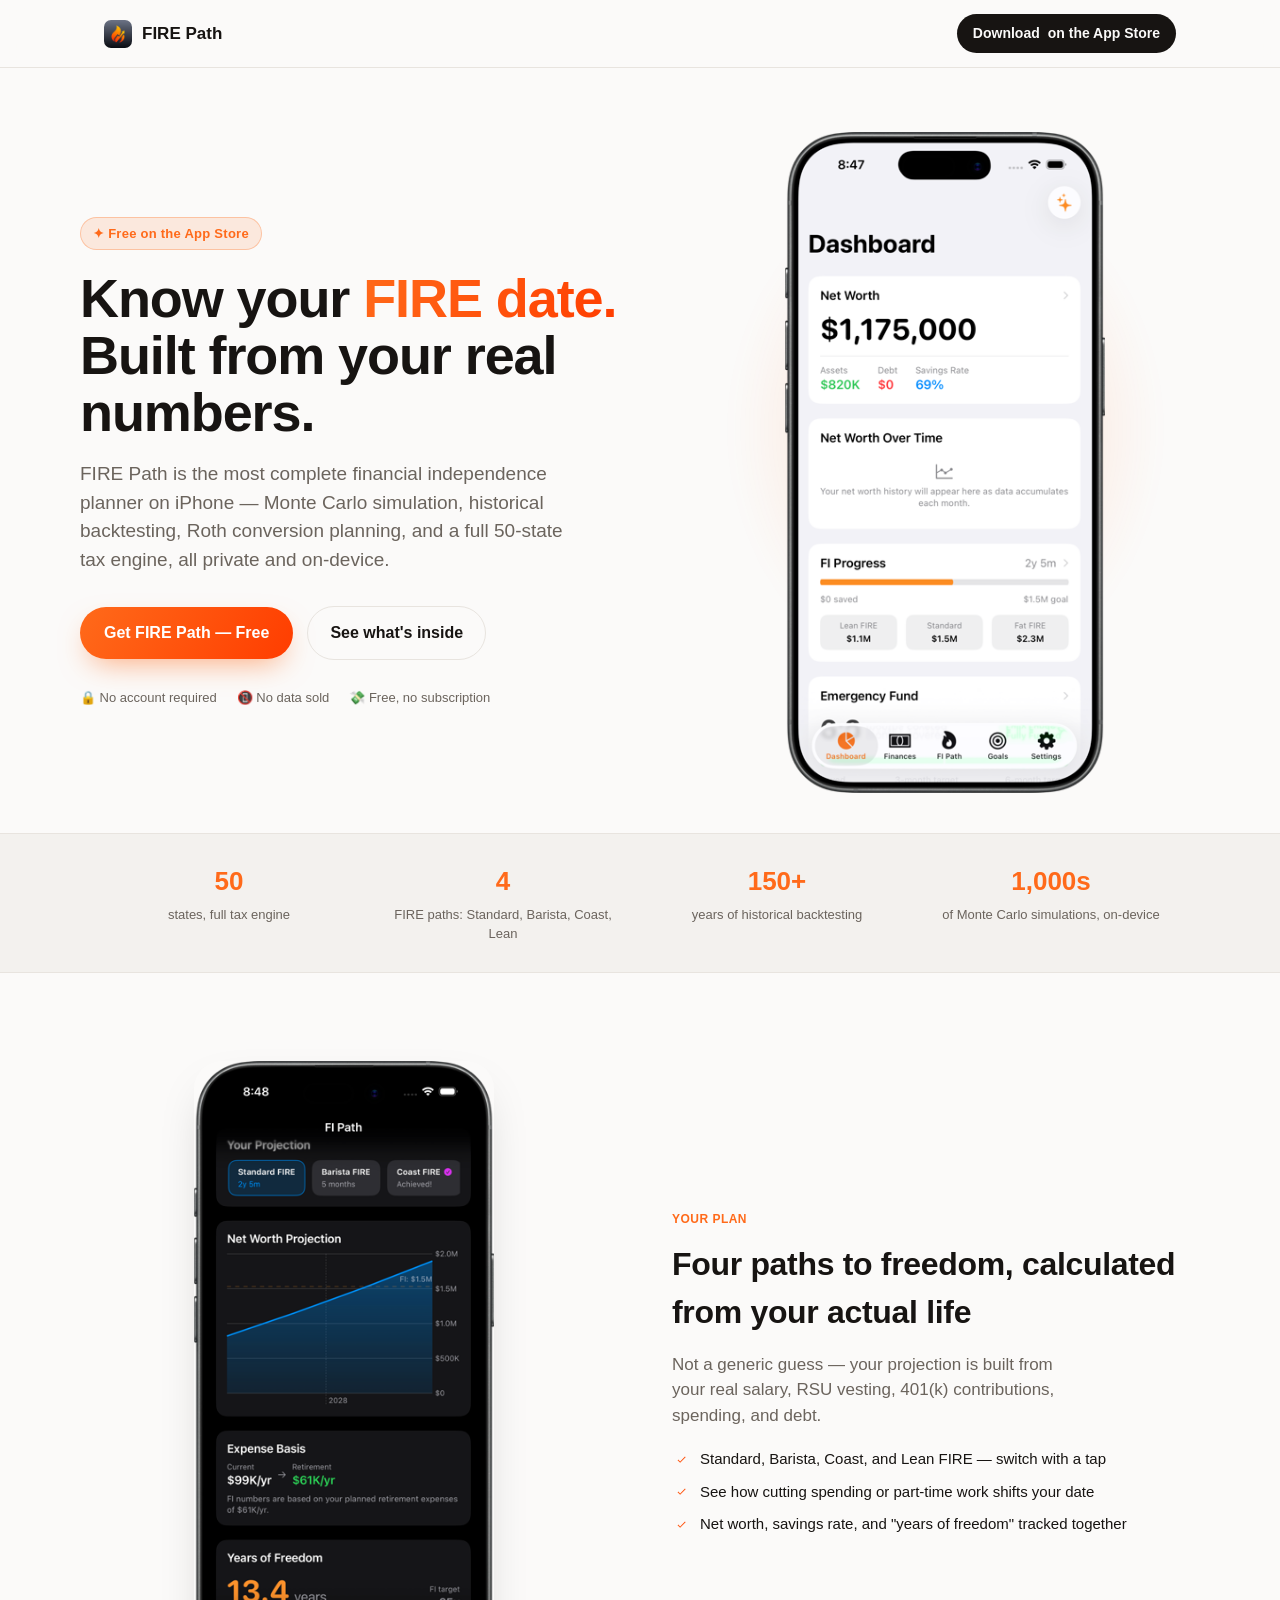
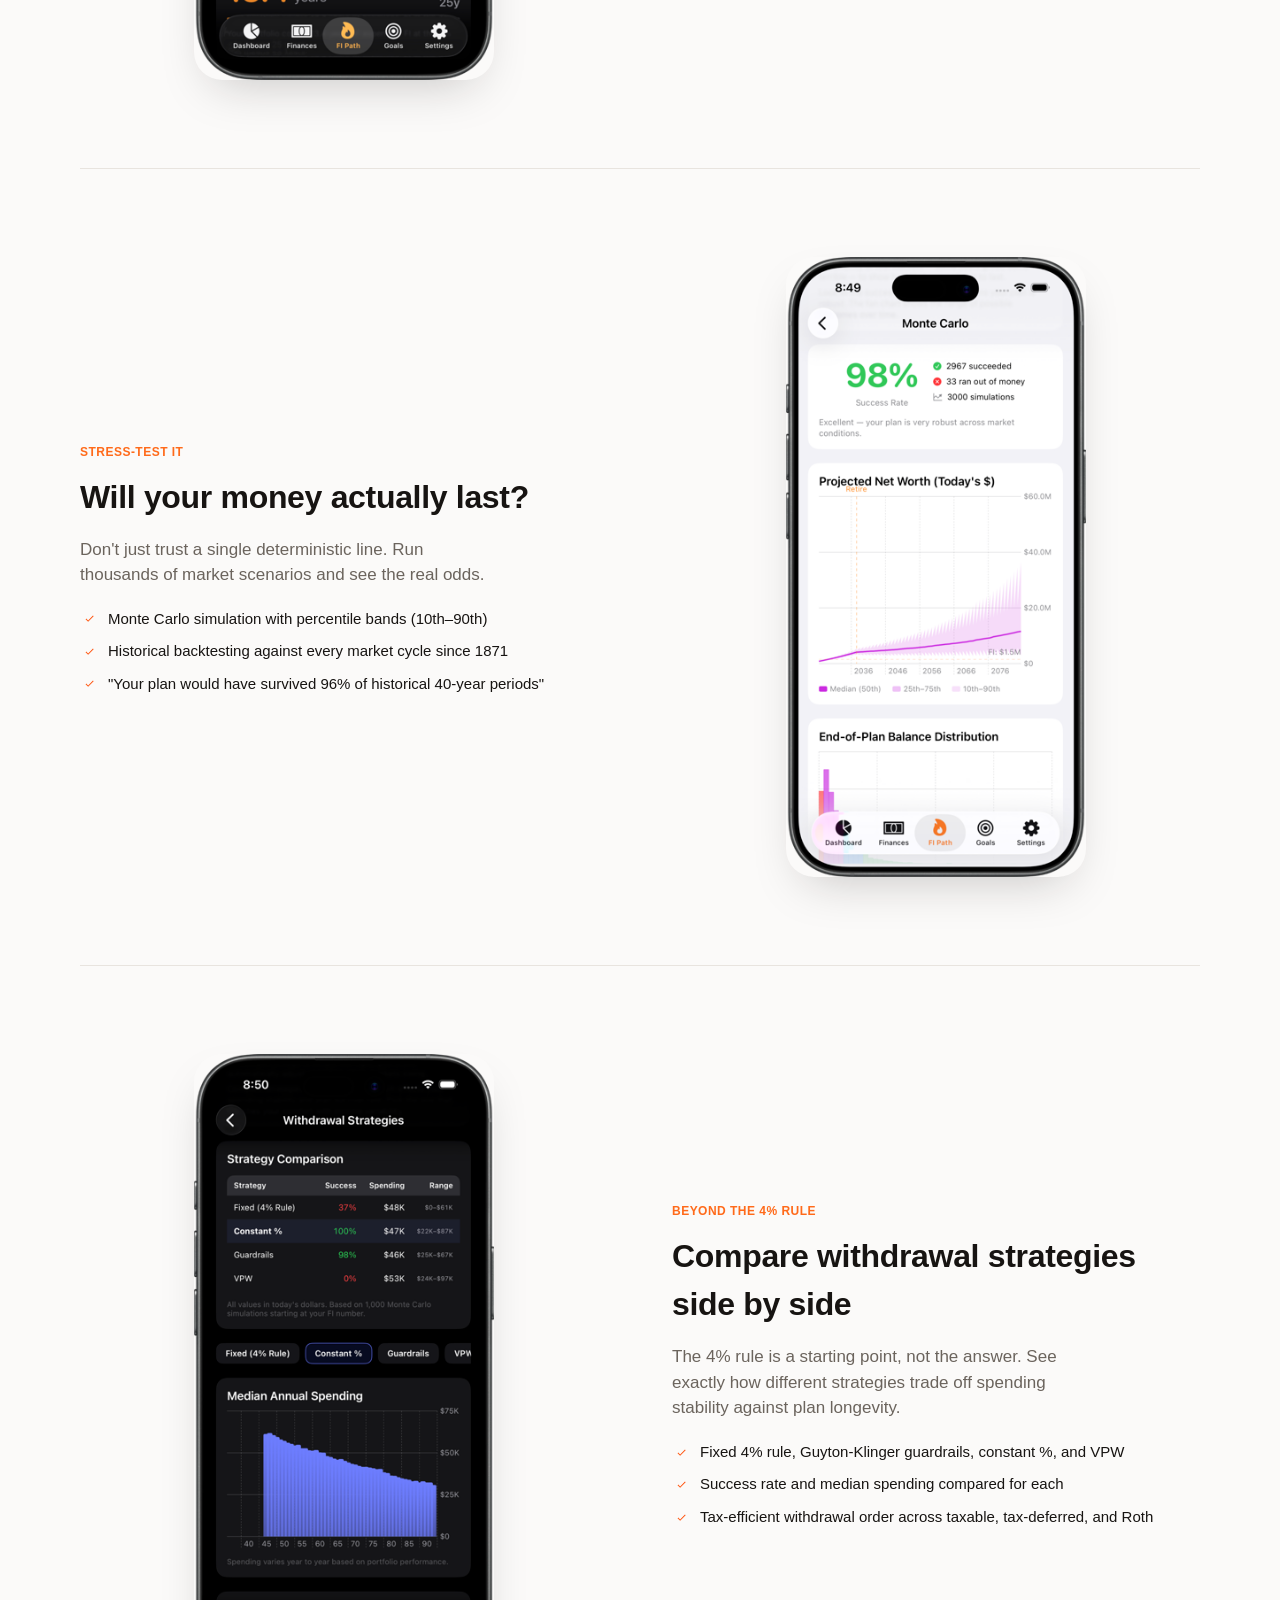
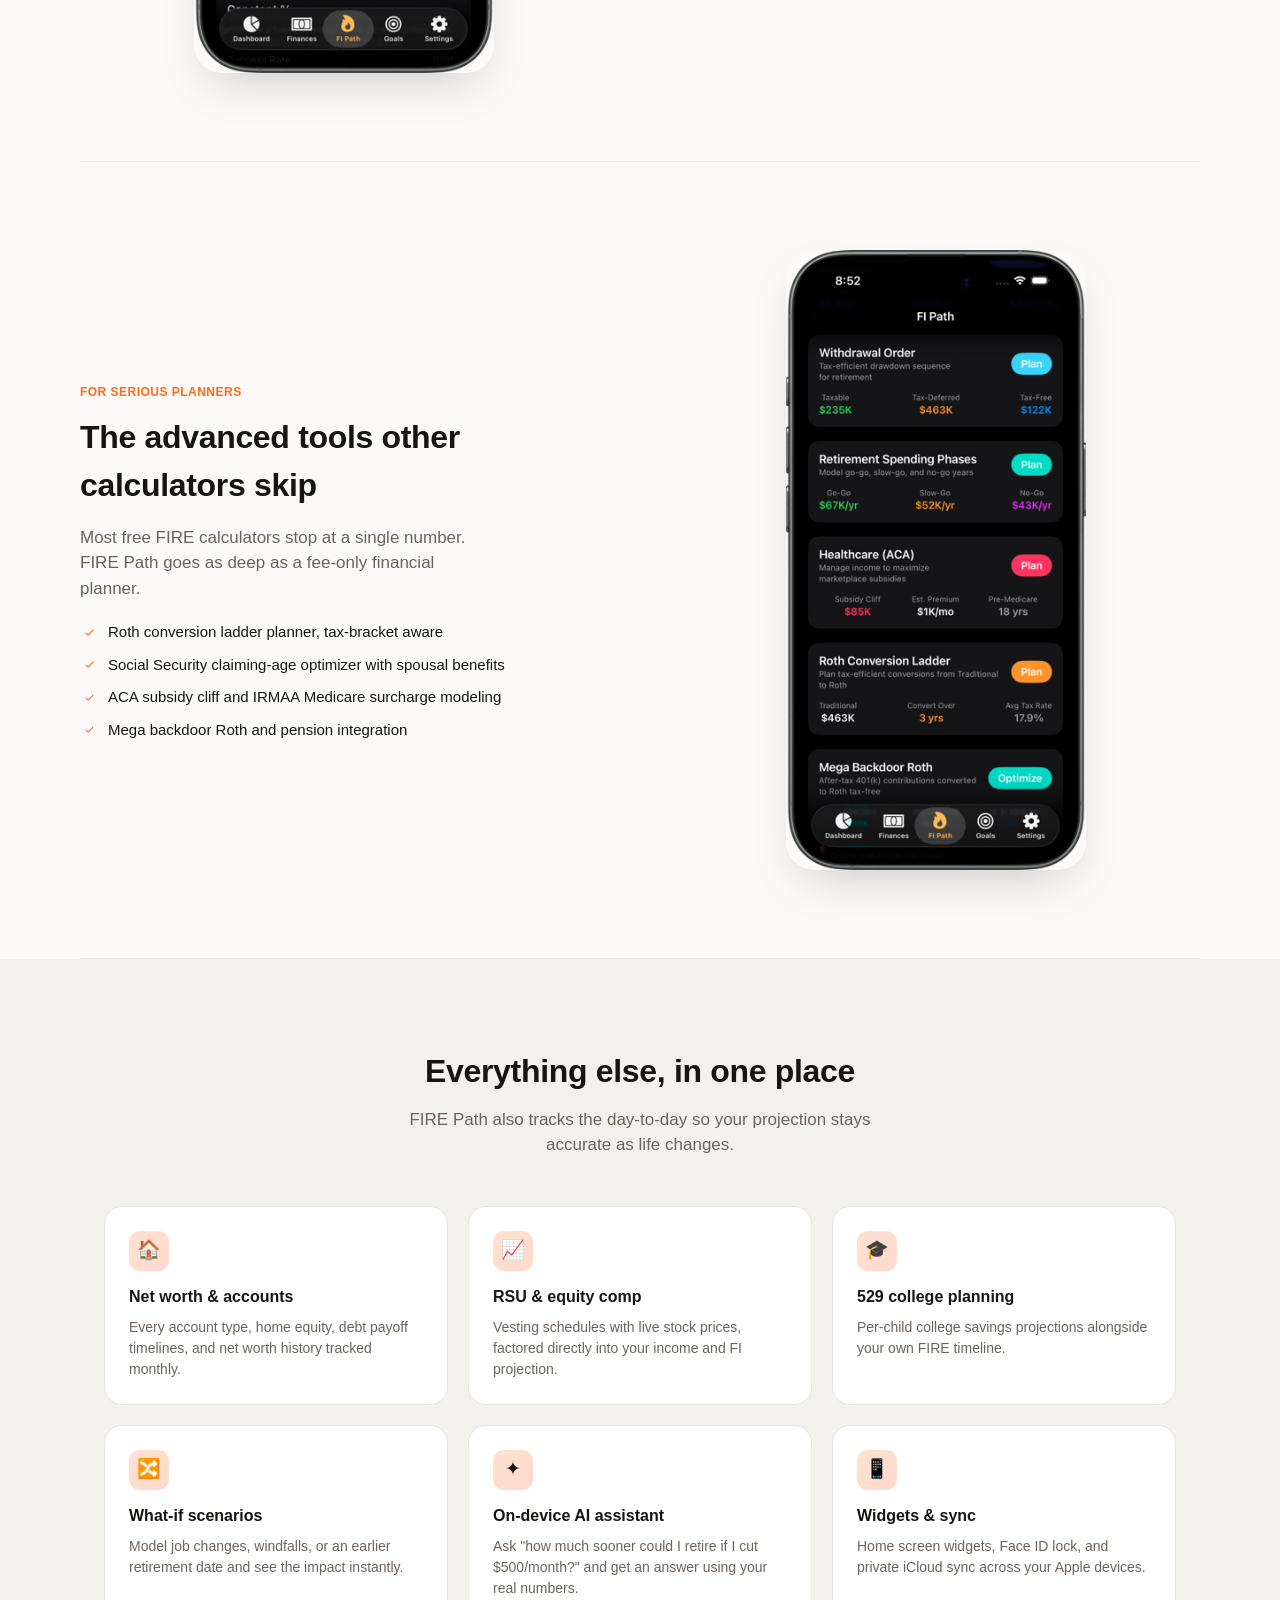
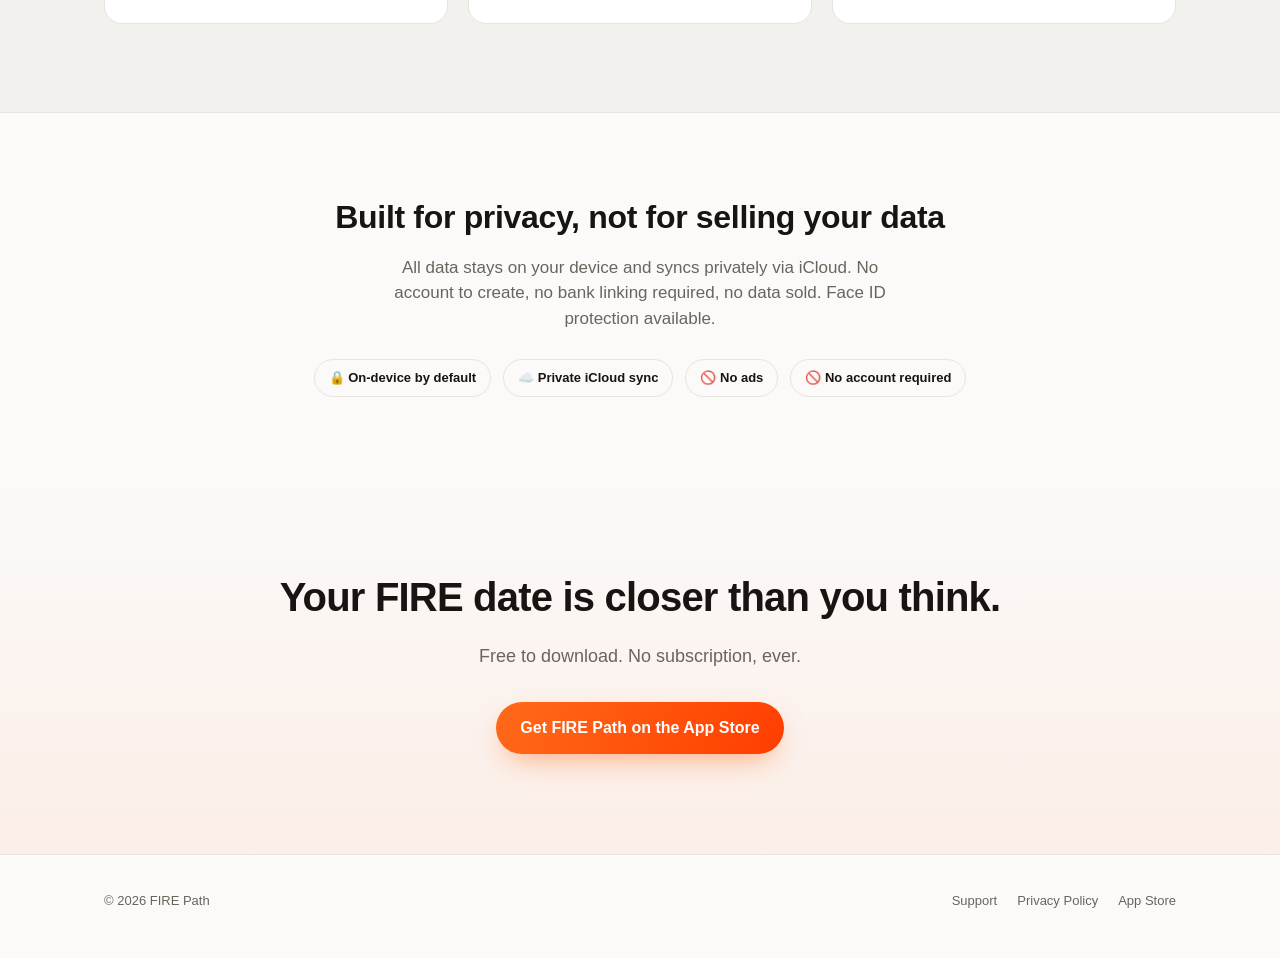
==== commit b1d500bd: "Add files via upload" ====
--- a/index.html
+++ b/index.html
@@ -209,6 +209,7 @@
     <span>© 2026 FIRE Path</span>
     <div class="footer-links">
       <a href="support.html">Support</a>
+      <a href="privacy.html">Privacy Policy</a>
       <a href="https://apps.apple.com/us/app/fire-path-fi-planner/id6779468041" target="_blank" rel="noopener">App Store</a>
     </div>
   </div>
